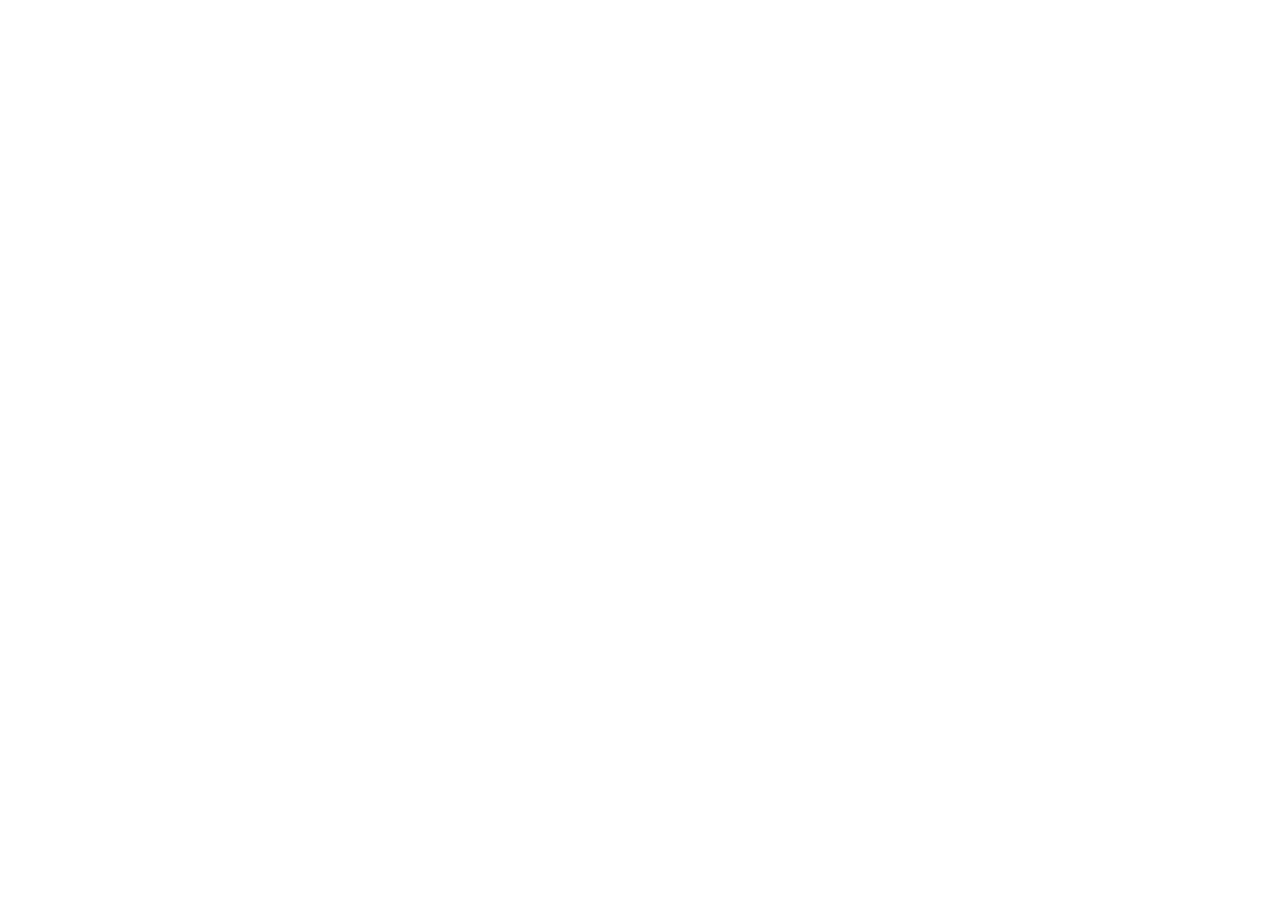
==== contact.html @ c5c0bf06 "Init : création du dépôt, arborescence des fichiers et structure HTML de base" ====
<!DOCTYPE html>
<html lang="fr">
<head>
    <meta charset="UTF-8">
    <meta name="viewport" content="width=device-width, initial-scale=1.0">
    <title>AfriconnectSummit</title>
</head>
<body>
    
</body>
</html>
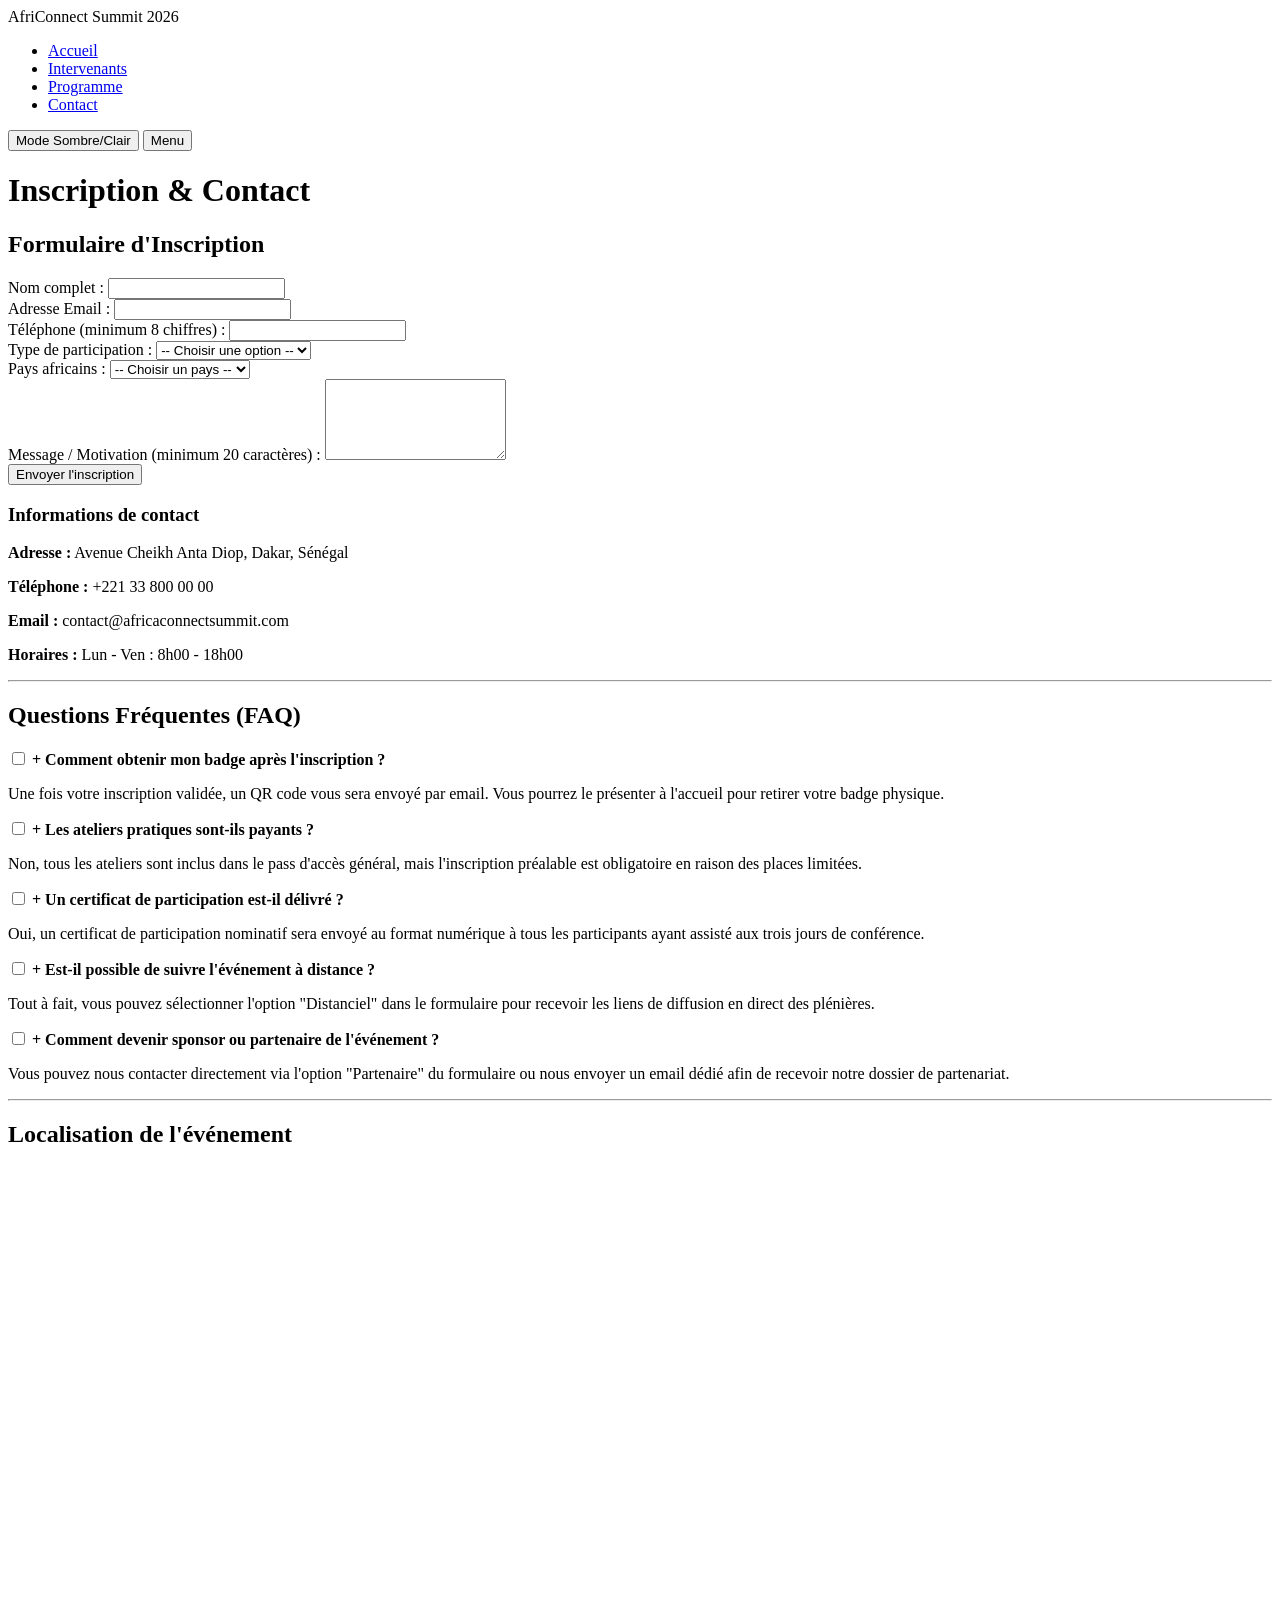
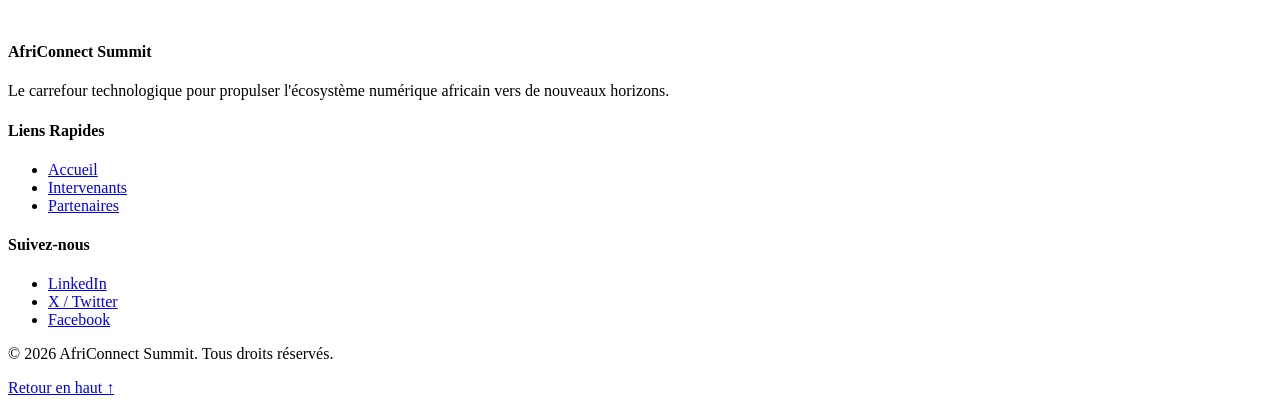
==== commit 3589c66d: "Message : HTML : structure complète des 5 pages avec sections et contenu texte" ====
--- a/contact.html
+++ b/contact.html
@@ -1,11 +1,234 @@
-<!DOCTYPE html>
+<!DOCTYPE html> 
 <html lang="fr">
 <head>
     <meta charset="UTF-8">
     <meta name="viewport" content="width=device-width, initial-scale=1.0">
-    <title>AfriconnectSummit</title>
+    <title>Inscription &amp; Contact</title>
 </head>
 <body>
-    
+    <!-- NAVBAR -->
+    <header>
+        <nav>
+            <!-- Logo -->
+            <div class="logo">AfriConnect Summit 2026</div>
+            
+            <!-- Menu de navigation principal -->
+            <ul>
+                <li><a href="index.html">Accueil</a></li>
+                <li><a href="intervenants.html">Intervenants</a></li>
+                <li><a href="programme.html">Programme</a></li>
+                <li><a href="contact.html">Contact</a></li>
+            </ul>
+
+            <!-- Boutons additionnels requis (Toggle Dark/Light Mode & Menu Hamburger pour mobile) -->
+            <div class="nav-controls">
+                <button type="button" aria-label="Changer de mode (Sombre/Clair)">Mode Sombre/Clair</button>
+                <button type="button" aria-label="Ouvrir le menu mobile" class="menu-hamburger">Menu</button>
+            </div>
+        </nav>
+    </header>
+
+    <!-- HERO INTERNE -->
+    <header>
+        <div>
+            <h1>Inscription &amp; Contact</h1>
+            <!-- Fil d'Ariane -->
+            
+
+    <main>
+
+        <!-- FORMULAIRE D'INSCRIPTION & INFORMATIONS -->
+        <section>
+            <h2>Formulaire d'Inscription</h2>
+            
+            <!-- Conteneur principal (Destiné à recevoir les deux colonnes Flexbox) -->
+            <div>
+                
+                <!-- Colonne Gauche : Formulaire -->
+                <div>
+                    <form action="#" method="POST">
+                        
+                        <!-- Nom complet -->
+                        <div>
+                            <label for="nom">Nom complet : </label>
+                            <input type="text" id="nom" name="nom" required>
+                        </div>
+
+                        <!-- Email -->
+                        <div>
+                            <label for="email">Adresse Email :</label>
+                            <input type="email" id="email" name="email" required>
+                        </div>
+
+                        <!-- Téléphone -->
+                        <div>
+                            <label for="telephone">Téléphone (minimum 8 chiffres) :</label>
+                            <input type="tel" id="telephone" name="telephone" required pattern="[0-9]{8,}">
+                        </div>
+
+                        <!-- Type de participation -->
+                        <div>
+                            <label for="participation">Type de participation :</label>
+                            <select id="participation" name="participation" required>
+                                <option value="">-- Choisir une option --</option>
+                                <option value="presentiel">Présentiel</option>
+                                <option value="distanciel">En ligne / Distanciel</option>
+                                <option value="intervenant">Intervenant / Speaker</option>
+                                <option value="partenaire">Partenaire / Sponsor</option>
+                            </select>
+                        </div>
+
+                        <!-- Pays africain (Minimum 10 pays dans la liste) -->
+                        <div>
+                            <label for="pays">Pays africains :</label>
+                            <select id="pays" name="pays" required>
+                                <option value="">-- Choisir un pays --</option>
+                                <option value="senegal">Sénégal</option>
+                                <option value="cote-divoire">Côte d'Ivoire</option>
+                                <option value="maroc">Maroc</option>
+                                <option value="tunisie">Tunisie</option>
+                                <option value="cameroun">Cameroun</option>
+                                <option value="mali">Mali</option>
+                                <option value="algerie">Algérie</option>
+                                <option value="burkina-faso">Burkina Faso</option>
+                                <option value="benin">Bénin</option>
+                                <option value="togo">Togo</option>
+                            </select>
+                        </div>
+
+                        <!-- Message / Motivation -->
+                        <div>
+                            <label for="message">Message / Motivation (minimum 20 caractères) :</label>
+                            <textarea id="message" name="message" rows="5" required minlength="20"></textarea>
+                        </div>
+
+                        <!-- Bouton d'envoi -->
+                        <div>
+                            <button type="submit">Envoyer l'inscription</button>
+                        </div>
+
+                    </form>
+                </div>
+
+                <!-- Colonne Droite : Informations de contact -->
+                <div>
+                    <h3>Informations de contact</h3>
+                    <p><strong>Adresse :</strong> Avenue Cheikh Anta Diop, Dakar, Sénégal</p>
+                    <p><strong>Téléphone :</strong> +221 33 800 00 00</p>
+                    <p><strong>Email :</strong> contact@africaconnectsummit.com</p>
+                    <p><strong>Horaires :</strong> Lun - Ven : 8h00 - 18h00</p>
+                </div>
+
+            </div>
+        </section>
+
+        <hr>
+
+        <!-- FAQ EN ACCORDÉON CSS PUR -->
+        <!-- Structure préparée avec des balises <input type="checkbox"> pour permettre l'ouverture/fermeture en CSS pur via l'état :checked -->
+        <section>
+            <h2>Questions Fréquentes (FAQ)</h2>
+
+            <div>
+                <!-- Question 1 -->
+                <div>
+                    <input type="checkbox" id="faq-1">
+                    <label for="faq-1"><strong>+ Comment obtenir mon badge après l'inscription ?</strong></label>
+                    <div>
+                        <p>Une fois votre inscription validée, un QR code vous sera envoyé par email. Vous pourrez le présenter à l'accueil pour retirer votre badge physique.</p>
+                    </div>
+                </div>
+
+                <!-- Question 2 -->
+                <div>
+                    <input type="checkbox" id="faq-2">
+                    <label for="faq-2"><strong>+ Les ateliers pratiques sont-ils payants ?</strong></label>
+                    <div>
+                        <p>Non, tous les ateliers sont inclus dans le pass d'accès général, mais l'inscription préalable est obligatoire en raison des places limitées.</p>
+                    </div>
+                </div>
+
+                <!-- Question 3 -->
+                <div>
+                    <input type="checkbox" id="faq-3">
+                    <label for="faq-3"><strong>+ Un certificat de participation est-il délivré ?</strong></label>
+                    <div>
+                        <p>Oui, un certificat de participation nominatif sera envoyé au format numérique à tous les participants ayant assisté aux trois jours de conférence.</p>
+                    </div>
+                </div>
+
+                <!-- Question 4 -->
+                <div>
+                    <input type="checkbox" id="faq-4">
+                    <label for="faq-4"><strong>+ Est-il possible de suivre l'événement à distance ?</strong></label>
+                    <div>
+                        <p>Tout à fait, vous pouvez sélectionner l'option "Distanciel" dans le formulaire pour recevoir les liens de diffusion en direct des plénières.</p>
+                    </div>
+                </div>
+
+                <!-- Question 5 -->
+                <div>
+                    <input type="checkbox" id="faq-5">
+                    <label for="faq-5"><strong>+ Comment devenir sponsor ou partenaire de l'événement ?</strong></label>
+                    <div>
+                        <p>Vous pouvez nous contacter directement via l'option "Partenaire" du formulaire ou nous envoyer un email dédié afin de recevoir notre dossier de partenariat.</p>
+                    </div>
+                </div>
+            </div>
+        </section>
+
+        <hr>
+
+        <!-- CARTE GOOGLE MAPS -->
+        <section>
+            <h2>Localisation de l'événement</h2>
+            <!-- Iframe pointant vers une ville africaine (Exemple : Dakar, Sénégal) -->
+            <div>
+                <iframe 
+                    src="https://www.google.com/maps/embed?pb=!1m18!1m12!1m3!1d3859.2223846665793!2d-17.467362!3d14.693425!2m3!1f0!2f0!3f0!3m2!1i1024!2i768!4f13.1!3m3!1m2!1s0xec1128a301d0dbb%3A0x673cd757917711d4!2sDakar%2C%20S%C3%A9n%C3%A9gal!5e0!3m2!1sfr!2s!4v1700000000000!5m2!1sfr!2s" 
+                    width="600" 
+                    height="450" 
+                    style="border:0;" 
+                    allowfullscreen="" 
+                    loading="lazy" 
+                    referrerpolicy="no-referrer-when-downgrade">
+                </iframe>
+            </div>
+        </section>
+
+    </main>
+        <!-- FOOTER -->
+    <footer>
+        <div class="footer-columns">
+            <div class="footer-col">
+                <h4>AfriConnect Summit</h4>
+                <p>Le carrefour technologique pour propulser l'écosystème numérique africain vers de nouveaux horizons.</p>
+            </div>
+            <div class="footer-col">
+                <h4>Liens Rapides</h4>
+                <ul>
+                    <li><a href="index.html">Accueil</a></li>
+                    <li><a href="intervenants.html">Intervenants</a></li>
+                    <li><a href="#sponsors">Partenaires</a></li>
+                </ul>
+            </div>
+
+            <div class="footer-col">
+                <h4>Suivez-nous</h4>
+                <ul class="social-links">
+                    <li><a href="https://linkedin.com" target="_blank">LinkedIn</a></li>
+                    <li><a href="https://twitter.com" target="_blank">X / Twitter</a></li>
+                    <li><a href="https://facebook.com" target="_blank">Facebook</a></li>
+                </ul>
+            </div>
+        </div>
+
+        <!-- Copyright & Bouton de retour en haut -->
+        <div class="footer-bottom">
+            <p>&copy; <span id="current-year">2026</span> AfriConnect Summit. Tous droits réservés.</p>
+            <a href="#top" class="back-to-top">Retour en haut ↑</a>
+        </div>
+    </footer>
+
 </body>
 </html>
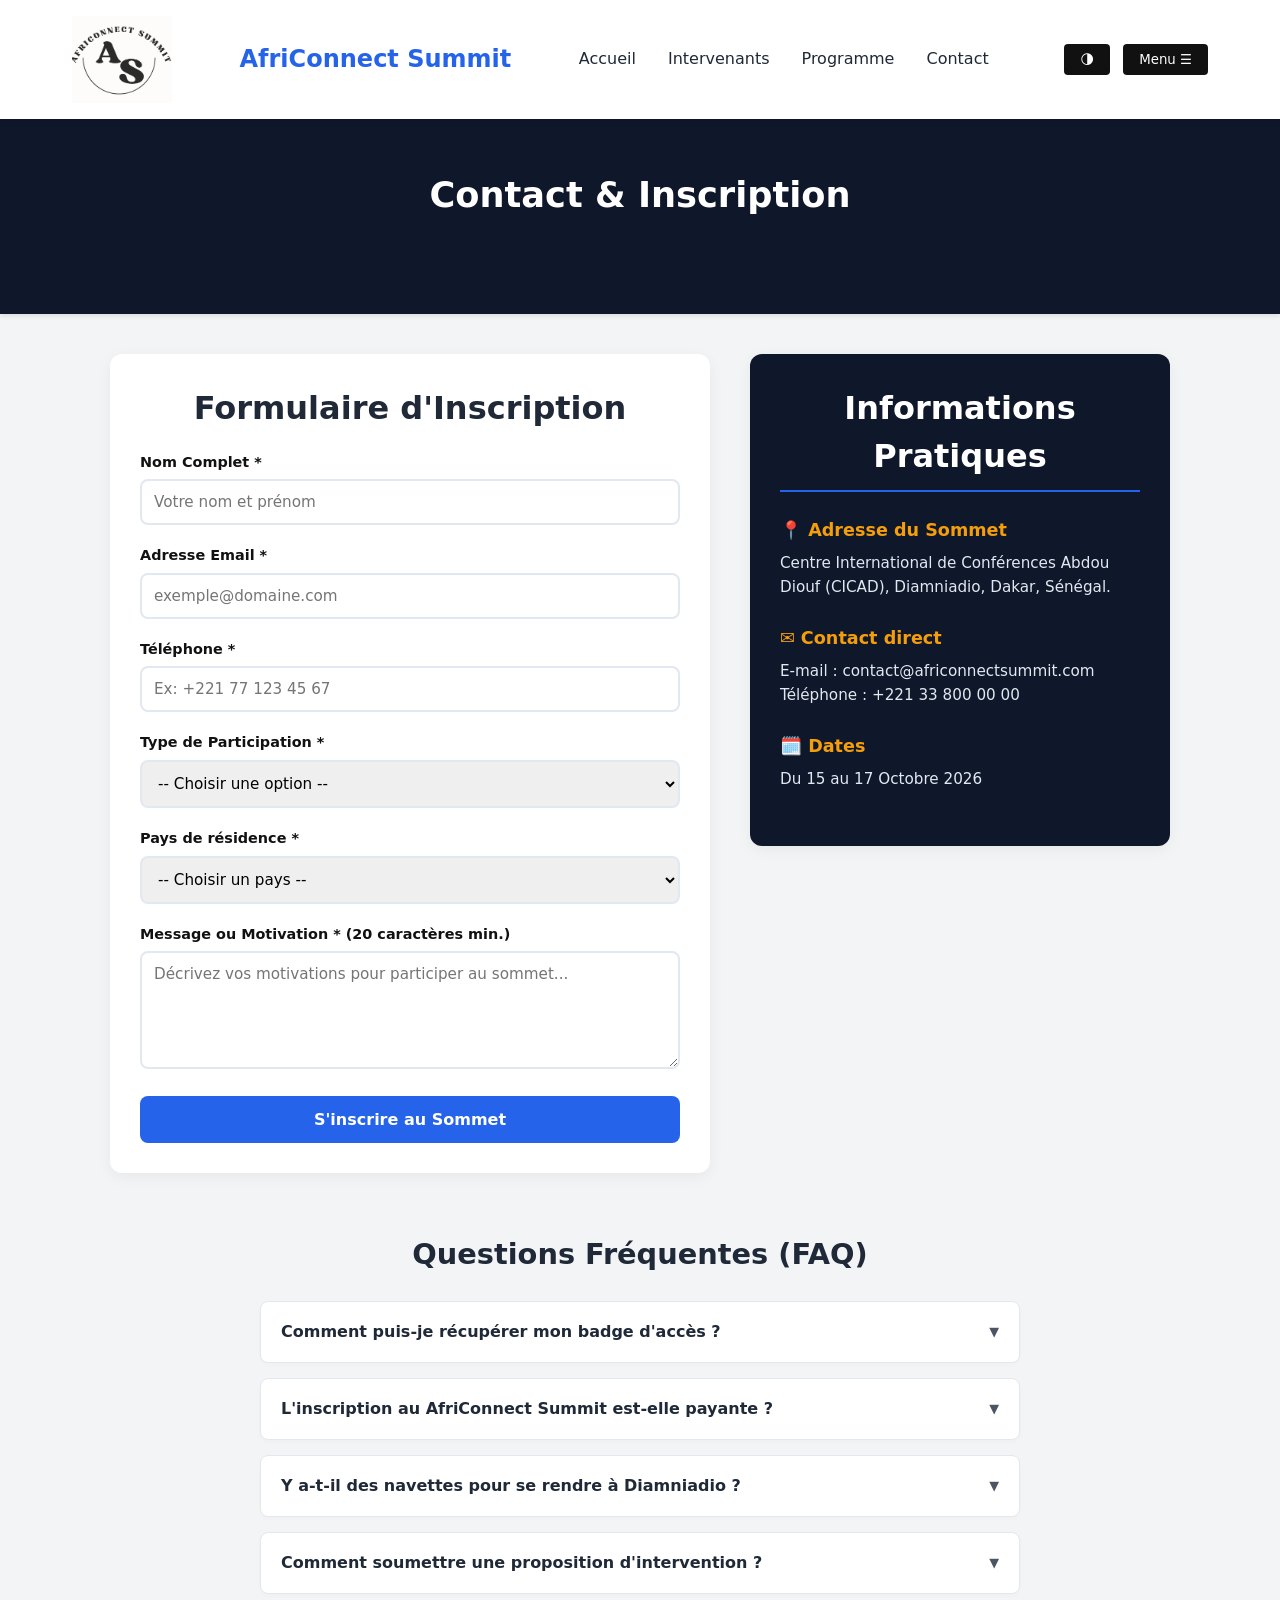
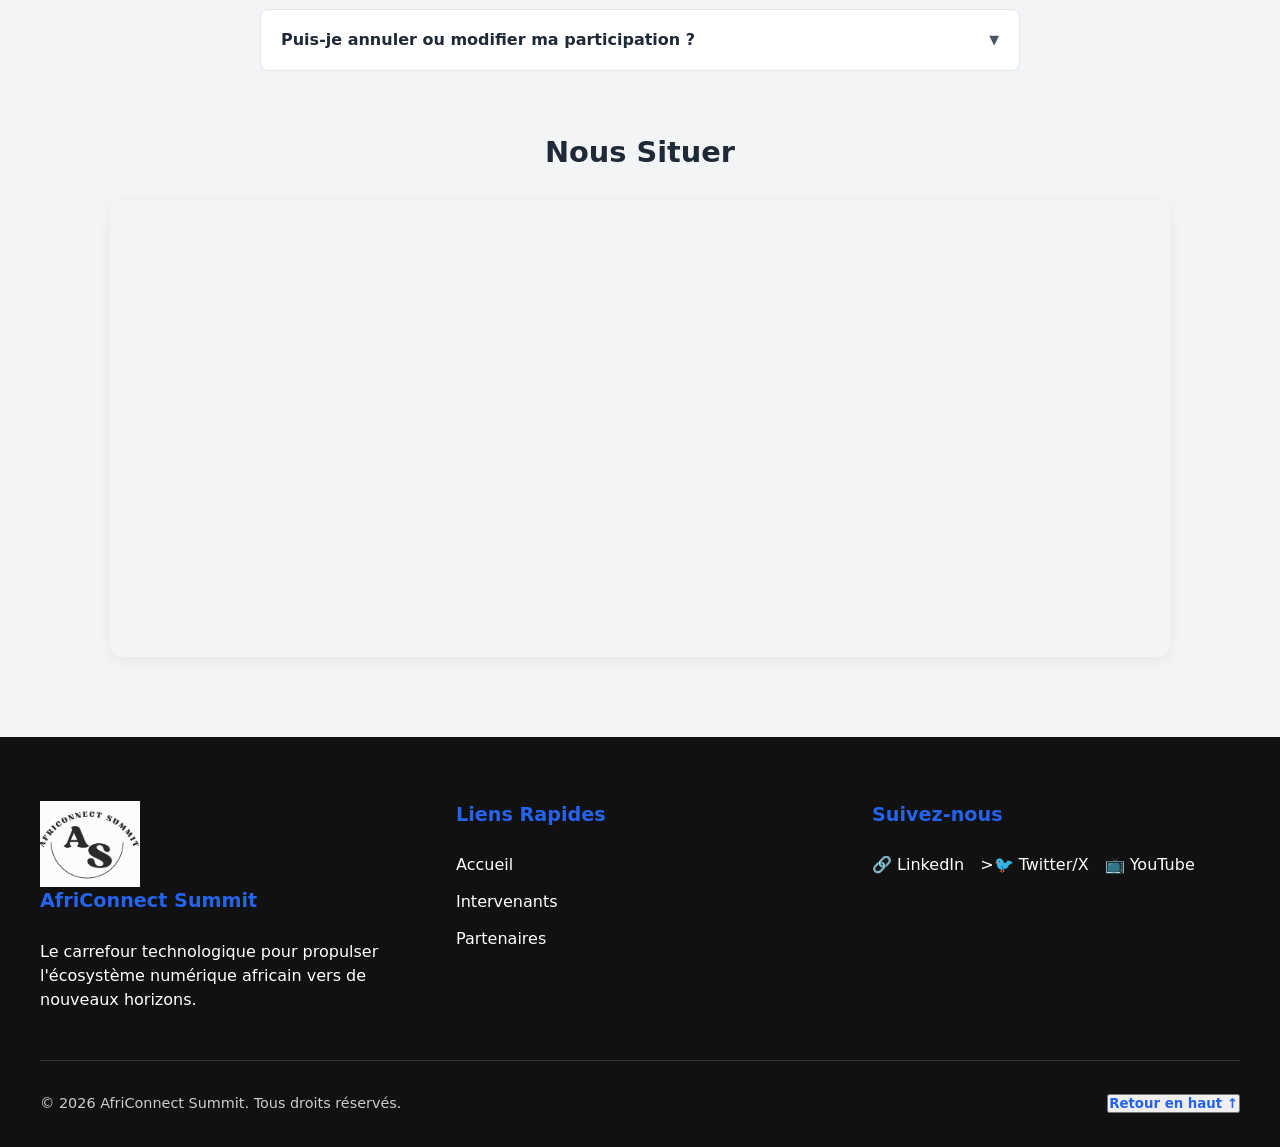
==== commit 3d4ae3eb: "CSS : variables , typographie ,layout general et styles de base , bento grid sections hero et catege" ====
--- a/contact.html
+++ b/contact.html
@@ -1,16 +1,19 @@
-<!DOCTYPE html> 
+<!DOCTYPE html>
 <html lang="fr">
 <head>
     <meta charset="UTF-8">
     <meta name="viewport" content="width=device-width, initial-scale=1.0">
-    <title>Inscription &amp; Contact</title>
+    <title>AfriConnect Summit - Accueil</title>
+    <link rel="stylesheet" href="css/style.css" type="text/css">
 </head>
 <body>
+
     <!-- NAVBAR -->
     <header>
         <nav>
             <!-- Logo -->
-            <div class="logo">AfriConnect Summit 2026</div>
+             <img src="image/imagelogo.jpeg" alt="" width="100" height="80">
+            <div class="logo">AfriConnect Summit </div>
             
             <!-- Menu de navigation principal -->
             <ul>
@@ -22,185 +25,186 @@
 
             <!-- Boutons additionnels requis (Toggle Dark/Light Mode & Menu Hamburger pour mobile) -->
             <div class="nav-controls">
-                <button type="button" aria-label="Changer de mode (Sombre/Clair)">Mode Sombre/Clair</button>
-                <button type="button" aria-label="Ouvrir le menu mobile" class="menu-hamburger">Menu</button>
+                <button type="button" aria-label="Changer de mode (Sombre/Clair)">🌗</button>
+                <button type="button" aria-label="Ouvrir le menu mobile">Menu ☰</button>
             </div>
         </nav>
     </header>
 
-    <!-- HERO INTERNE -->
-    <header>
-        <div>
-            <h1>Inscription &amp; Contact</h1>
-            <!-- Fil d'Ariane -->
-            
-
-    <main>
-
-        <!-- FORMULAIRE D'INSCRIPTION & INFORMATIONS -->
-        <section>
-            <h2>Formulaire d'Inscription</h2>
-            
-            <!-- Conteneur principal (Destiné à recevoir les deux colonnes Flexbox) -->
-            <div>
+    <!-- ===== HERO INTERNE ===== -->
+    <header class="hero-interne">
+        <div class="hero-content">
+            <h1>Contact & Inscription</h1>
+            <nav class="fil-ariane" aria-label="Fil d'Ariane">
                 
-                <!-- Colonne Gauche : Formulaire -->
-                <div>
-                    <form action="#" method="POST">
+        </div>
+    </header>
+
+    <div class="page-container">
+        
+        <!-- ===== FORMULAIRE EN 2 COLONNES FLEXBOX ===== -->
+        <section class="section-contact">
+            <div class="contact-flex-container">
+                
+                <!-- Colonne de Gauche : Formulaire -->
+                <div class="col-formulaire">
+                    <h2>Formulaire d'Inscription</h2>
+                    <div id="success-message" class="hidden">Inscription réussie avec succès ! À bientôt au sommet.</div>
+                    
+                    <form id="inscription-form" novalidate>
                         
-                        <!-- Nom complet -->
-                        <div>
-                            <label for="nom">Nom complet : </label>
-                            <input type="text" id="nom" name="nom" required>
+                        <!-- Nom Complet -->
+                        <div class="form-group">
+                            <label for="nom">Nom Complet *</label>
+                            <input type="text" id="nom" name="nom" placeholder="Votre nom et prénom">
+                            <span class="error-text" id="error-nom"></span>
                         </div>
 
                         <!-- Email -->
-                        <div>
-                            <label for="email">Adresse Email :</label>
-                            <input type="email" id="email" name="email" required>
+                        <div class="form-group">
+                            <label for="email">Adresse Email *</label>
+                            <input type="email" id="email" name="email" placeholder="exemple@domaine.com">
+                            <span class="error-text" id="error-email"></span>
                         </div>
 
                         <!-- Téléphone -->
-                        <div>
-                            <label for="telephone">Téléphone (minimum 8 chiffres) :</label>
-                            <input type="tel" id="telephone" name="telephone" required pattern="[0-9]{8,}">
+                        <div class="form-group">
+                            <label for="telephone">Téléphone *</label>
+                            <input type="tel" id="telephone" name="telephone" placeholder="Ex: +221 77 123 45 67">
+                            <span class="error-text" id="error-telephone"></span>
                         </div>
 
                         <!-- Type de participation -->
-                        <div>
-                            <label for="participation">Type de participation :</label>
-                            <select id="participation" name="participation" required>
+                        <div class="form-group">
+                            <label for="participation">Type de Participation *</label>
+                            <select id="participation" name="participation">
                                 <option value="">-- Choisir une option --</option>
-                                <option value="presentiel">Présentiel</option>
-                                <option value="distanciel">En ligne / Distanciel</option>
-                                <option value="intervenant">Intervenant / Speaker</option>
-                                <option value="partenaire">Partenaire / Sponsor</option>
+                                <option value="visiteur">Simple Visiteur</option>
+                                <option value="etudiant">Étudiant / Chercheur</option>
+                                <option value="exposant">Exposant / Stand</option>
+                                <option value="intervenant">Intervenant potentiel</option>
                             </select>
-                        </div>
-
-                        <!-- Pays africain (Minimum 10 pays dans la liste) -->
-                        <div>
-                            <label for="pays">Pays africains :</label>
-                            <select id="pays" name="pays" required>
+                            <span class="error-text" id="error-participation"></span>
+                        </div>
+
+                        <!-- Pays (10 pays africains requis) -->
+                        <div class="form-group">
+                            <label for="pays">Pays de résidence *</label>
+                            <select id="pays" name="pays">
                                 <option value="">-- Choisir un pays --</option>
                                 <option value="senegal">Sénégal</option>
+                                <option value="mali">Mali</option>
                                 <option value="cote-divoire">Côte d'Ivoire</option>
+                                <option value="ghana">Ghana</option>
+                                <option value="nigeria">Nigeria</option>
+                                <option value="cameroun">Cameroun</option>
                                 <option value="maroc">Maroc</option>
                                 <option value="tunisie">Tunisie</option>
-                                <option value="cameroun">Cameroun</option>
-                                <option value="mali">Mali</option>
-                                <option value="algerie">Algérie</option>
-                                <option value="burkina-faso">Burkina Faso</option>
-                                <option value="benin">Bénin</option>
-                                <option value="togo">Togo</option>
+                                <option value="kenya">Kenya</option>
+                                <option value="rwanda">Rwanda</option>
                             </select>
-                        </div>
-
-                        <!-- Message / Motivation -->
-                        <div>
-                            <label for="message">Message / Motivation (minimum 20 caractères) :</label>
-                            <textarea id="message" name="message" rows="5" required minlength="20"></textarea>
-                        </div>
-
-                        <!-- Bouton d'envoi -->
-                        <div>
-                            <button type="submit">Envoyer l'inscription</button>
-                        </div>
-
+                            <span class="error-text" id="error-pays"></span>
+                        </div>
+
+                        <!-- Message de motivation -->
+                        <div class="form-group">
+                            <label for="message">Message ou Motivation * (20 caractères min.)</label>
+                            <textarea id="message" name="message" rows="5" placeholder="Décrivez vos motivations pour participer au sommet..."></textarea>
+                            <span class="error-text" id="error-message"></span>
+                        </div>
+
+                        <button type="submit" class="btn-submit">S'inscrire au Sommet</button>
                     </form>
                 </div>
 
-                <!-- Colonne Droite : Informations de contact -->
-                <div>
-                    <h3>Informations de contact</h3>
-                    <p><strong>Adresse :</strong> Avenue Cheikh Anta Diop, Dakar, Sénégal</p>
-                    <p><strong>Téléphone :</strong> +221 33 800 00 00</p>
-                    <p><strong>Email :</strong> contact@africaconnectsummit.com</p>
-                    <p><strong>Horaires :</strong> Lun - Ven : 8h00 - 18h00</p>
+                <!-- Colonne de Droite : Infos Pratiques -->
+                <div class="col-infos">
+                    <h2>Informations Pratiques</h2>
+                    <div class="info-block">
+                        <h3>📍 Adresse du Sommet</h3>
+                        <p>Centre International de Conférences Abdou Diouf (CICAD), Diamniadio, Dakar, Sénégal.</p>
+                    </div>
+                    <div class="info-block">
+                        <h3>✉️ Contact direct</h3>
+                        <p>E-mail : contact@africonnectsummit.com<br>Téléphone : +221 33 800 00 00</p>
+                    </div>
+                    <div class="info-block">
+                        <h3>🗓️ Dates</h3>
+                        <p>Du 15 au 17 Octobre 2026</p>
+                    </div>
                 </div>
 
             </div>
         </section>
 
-        <hr>
-
-        <!-- FAQ EN ACCORDÉON CSS PUR -->
-        <!-- Structure préparée avec des balises <input type="checkbox"> pour permettre l'ouverture/fermeture en CSS pur via l'état :checked -->
-        <section>
-            <h2>Questions Fréquentes (FAQ)</h2>
-
-            <div>
+        <!-- ===== FAQ EN ACCORDÉON CSS PUR (0% JAVASCRIPT) ===== -->
+        <section class="section-faq">
+            <h2 class="titre-section">Questions Fréquentes (FAQ)</h2>
+            <div class="faq-container">
+                
                 <!-- Question 1 -->
-                <div>
-                    <input type="checkbox" id="faq-1">
-                    <label for="faq-1"><strong>+ Comment obtenir mon badge après l'inscription ?</strong></label>
-                    <div>
-                        <p>Une fois votre inscription validée, un QR code vous sera envoyé par email. Vous pourrez le présenter à l'accueil pour retirer votre badge physique.</p>
+                <div class="faq-item">
+                    <input type="checkbox" id="faq-1" class="faq-toggle">
+                    <label for="faq-1" class="faq-header">Comment puis-je récupérer mon badge d'accès ?</label>
+                    <div class="faq-content">
+                        <p>Vous pourrez récupérer votre badge directement à l'accueil du CICAD dès le premier jour de l'événement sur présentation de votre email de confirmation d'inscription.</p>
                     </div>
                 </div>
 
                 <!-- Question 2 -->
-                <div>
-                    <input type="checkbox" id="faq-2">
-                    <label for="faq-2"><strong>+ Les ateliers pratiques sont-ils payants ?</strong></label>
-                    <div>
-                        <p>Non, tous les ateliers sont inclus dans le pass d'accès général, mais l'inscription préalable est obligatoire en raison des places limitées.</p>
+                <div class="faq-item">
+                    <input type="checkbox" id="faq-2" class="faq-toggle">
+                    <label for="faq-2" class="faq-header">L'inscription au AfriConnect Summit est-elle payante ?</label>
+                    <div class="faq-content">
+                        <p>L'accès général est gratuit pour les étudiants et chercheurs après inscription préalable. Des pass VIP payants sont disponibles pour accéder aux dîners de networking.</p>
                     </div>
                 </div>
 
                 <!-- Question 3 -->
-                <div>
-                    <input type="checkbox" id="faq-3">
-                    <label for="faq-3"><strong>+ Un certificat de participation est-il délivré ?</strong></label>
-                    <div>
-                        <p>Oui, un certificat de participation nominatif sera envoyé au format numérique à tous les participants ayant assisté aux trois jours de conférence.</p>
+                <div class="faq-item">
+                    <input type="checkbox" id="faq-3" class="faq-toggle">
+                    <label for="faq-3" class="faq-header">Y a-t-il des navettes pour se rendre à Diamniadio ?</label>
+                    <div class="faq-content">
+                        <p>Oui, des navettes gratuites seront affrétées chaque matin depuis le centre de Dakar (Place de l'Indépendance) vers le CICAD et feront le trajet inverse en fin de journée.</p>
                     </div>
                 </div>
 
                 <!-- Question 4 -->
-                <div>
-                    <input type="checkbox" id="faq-4">
-                    <label for="faq-4"><strong>+ Est-il possible de suivre l'événement à distance ?</strong></label>
-                    <div>
-                        <p>Tout à fait, vous pouvez sélectionner l'option "Distanciel" dans le formulaire pour recevoir les liens de diffusion en direct des plénières.</p>
+                <div class="faq-item">
+                    <input type="checkbox" id="faq-4" class="faq-toggle">
+                    <label for="faq-4" class="faq-header">Comment soumettre une proposition d'intervention ?</label>
+                    <div class="faq-content">
+                        <p>Sélectionnez simplement "Intervenant potentiel" dans le formulaire ci-dessus et détaillez le sujet de votre conférence dans le champ motivation.</p>
                     </div>
                 </div>
 
                 <!-- Question 5 -->
-                <div>
-                    <input type="checkbox" id="faq-5">
-                    <label for="faq-5"><strong>+ Comment devenir sponsor ou partenaire de l'événement ?</strong></label>
-                    <div>
-                        <p>Vous pouvez nous contacter directement via l'option "Partenaire" du formulaire ou nous envoyer un email dédié afin de recevoir notre dossier de partenariat.</p>
-                    </div>
-                </div>
+                <div class="faq-item">
+                    <input type="checkbox" id="faq-5" class="faq-toggle">
+                    <label for="faq-5" class="faq-header">Puis-je annuler ou modifier ma participation ?</label>
+                    <div class="faq-content">
+                        <p>Absolument. Il vous suffit d'envoyer un e-mail à l'adresse indiquée dans la rubrique contact avec votre numéro de dossier pour effectuer toute modification.</p>
+                    </div>
+                </div>
+
             </div>
         </section>
 
-        <hr>
-
-        <!-- CARTE GOOGLE MAPS -->
-        <section>
-            <h2>Localisation de l'événement</h2>
-            <!-- Iframe pointant vers une ville africaine (Exemple : Dakar, Sénégal) -->
-            <div>
-                <iframe 
-                    src="https://www.google.com/maps/embed?pb=!1m18!1m12!1m3!1d3859.2223846665793!2d-17.467362!3d14.693425!2m3!1f0!2f0!3f0!3m2!1i1024!2i768!4f13.1!3m3!1m2!1s0xec1128a301d0dbb%3A0x673cd757917711d4!2sDakar%2C%20S%C3%A9n%C3%A9gal!5e0!3m2!1sfr!2s!4v1700000000000!5m2!1sfr!2s" 
-                    width="600" 
-                    height="450" 
-                    style="border:0;" 
-                    allowfullscreen="" 
-                    loading="lazy" 
-                    referrerpolicy="no-referrer-when-downgrade">
-                </iframe>
+        <!-- ===== CARTE GOOGLE MAPS ===== -->
+        <section class="section-map">
+            <h2 class="titre-section">Nous Situer</h2>
+            <div class="map-container">
+                <!-- Iframe pointant vers Dakar, Sénégal -->
+                <iframe src="https://www.google.com/maps/embed?pb=!1m18!1m12!1m3!1d123490.5401928045!2d-17.4913214539158!3d14.711181813133694!2m3!1f0!2f0!3f0!3m2!1i1024!2i768!4f13.1!3m3!1m2!1s0xec171542fbc9447%3A0xe531bdfd92f72a6b!2sCICAD!5e0!3m2!1sfr!2ssn!4v1700000000000!5m2!1sfr!2ssn" width="100%" height="450" style="border:0;" allowfullscreen="" loading="lazy" referrerpolicy="no-referrer-when-downgrade"></iframe>
             </div>
         </section>
 
-    </main>
-        <!-- FOOTER -->
+    </div>
+    <!-- FOOTER -->
     <footer>
         <div class="footer-columns">
             <div class="footer-col">
+                <img src="image/imagelogo.jpeg" alt="" width="100" height="80">
                 <h4>AfriConnect Summit</h4>
                 <p>Le carrefour technologique pour propulser l'écosystème numérique africain vers de nouveaux horizons.</p>
             </div>
@@ -216,9 +220,9 @@
             <div class="footer-col">
                 <h4>Suivez-nous</h4>
                 <ul class="social-links">
-                    <li><a href="https://linkedin.com" target="_blank">LinkedIn</a></li>
-                    <li><a href="https://twitter.com" target="_blank">X / Twitter</a></li>
-                    <li><a href="https://facebook.com" target="_blank">Facebook</a></li>
+                    <li><a href="https://linkedin.com" target="_blank">🔗 LinkedIn</a></li>
+                    <li><a href="https://twitter.com" target="_blank">>🐦 Twitter/X</a></li>
+                    <li><a href="https://YouTube.com" target="_blank">📺 YouTube</a></li>
                 </ul>
             </div>
         </div>
@@ -226,9 +230,14 @@
         <!-- Copyright & Bouton de retour en haut -->
         <div class="footer-bottom">
             <p>&copy; <span id="current-year">2026</span> AfriConnect Summit. Tous droits réservés.</p>
-            <a href="#top" class="back-to-top">Retour en haut ↑</a>
+            
+           <button type="button" aria-label="retour en haut"> <a href="#top" class="back-to-top">Retour en haut ↑</a></button>
         </div>
     </footer>
 
 </body>
+</html>
+
+    <script src="script.js"></script>
+</body>
 </html>
--- a/css/style.css
+++ b/css/style.css
@@ -0,0 +1,1672 @@
+/* ==========================================================================
+   1. RESET & VARIABLES GLOBALES
+   ========================================================================== */
+* {
+    margin: 0;
+    padding: 0;
+    box-sizing: border-box;
+    font-family: 'Segoe UI', Tahoma, Geneva, Verdana, sans-serif;
+}
+
+:root {
+    --primary-color: #0d6efd;
+    --dark-color: #111;
+    --light-color:white;
+    --text-color: #333;
+    --text-muted: #666;
+    --white: white;
+    --border-radius: 8px;
+    --transition: all 0.3s ease;
+}
+
+body {
+    background-color: var(--white);
+    color: var(--text-color);
+    line-height: 1.6;
+}
+
+a {
+    text-decoration: none;
+    color: inherit;
+}
+
+ul {
+    list-style: none;
+}
+
+img {
+    max-width: 100%;
+    height: auto;
+    display: block;
+}
+
+/* ==========================================================================
+   2. NAVBAR & HEADER
+   ========================================================================== */
+header {
+    background-color: var(--white);
+    box-shadow: 0 2px 5px rgba(0,0,0,0.1);
+    position: sticky;
+    top: 0;
+    z-index: 1000;
+}
+
+nav {
+    display: flex;
+    justify-content: space-between;
+    align-items: center;
+    max-width: 1200px;
+    margin: 0 auto;
+    padding: 1rem 2rem;
+}
+
+.logo {
+    font-weight: bold;
+    font-size: 1.5rem;
+    color: var(--primary-color);
+}
+
+nav ul {
+    display: flex;
+    gap: 2rem;
+}
+
+nav ul li a:hover {
+    color: var(--primary-color);
+    transition: var(--transition);
+}
+
+.nav-controls button {
+    background: var(--dark-color);
+    color: var(--white);
+    border: none;
+    padding: 0.5rem 1rem;
+    margin-left: 0.5rem;
+    border-radius: 4px;
+    cursor: pointer;
+}
+
+.menu-hamburger {
+    display: none; /* Masqué sur PC desktop */
+}
+
+
+/* ==========================================================================
+   3. SECTION HERO & COMPTE À REBOURS
+   ========================================================================== */
+#hero {
+    position: relative;
+    padding: 6rem 2rem;
+    text-align: center;
+    background: linear-gradient(rgba(0,0,0,0.6), rgba(0,0,0,0.6)), url('image/imagehero.jpeg') no-repeat center center/cover;
+    color: var(--white);
+}
+
+#hero h1 {
+    font-size: 2.5rem;
+    margin-bottom: 1rem;
+    max-width: 800px;
+    margin-left: auto;
+    margin-right: auto;
+}
+
+.subtitle {
+    font-size: 1.2rem;
+    margin-bottom: 2rem;
+}
+
+.cta-buttons {
+    display: flex;
+    justify-content: center;
+    gap: 1.5rem;
+    margin-bottom: 3rem;
+}
+
+.cta-buttons a {
+    padding: 0.8rem 2rem;
+    border-radius: var(--border-radius);
+    font-weight: bold;
+    transition: var(--transition);
+}
+
+.cta-buttons a:first-child {
+    background-color: var(--primary-color);
+    color: var(--white);
+}
+
+.cta-buttons a:last-child {
+    background-color: transparent;
+    color: var(--white);
+    border: 2px solid var(--white);
+}
+
+.cta-buttons a:hover {
+    transform: translateY(-3px);
+    opacity: 0.9;
+}
+
+/* Compte à rebours */
+.countdown-container h2 {
+    font-size: 1.5rem;
+    margin-bottom: 1rem;
+}
+
+.countdown-timer {
+    display: flex;
+    justify-content: center;
+    gap: 1.5rem;
+}
+
+.time-block {
+    background: rgba(255, 255, 255, 0.2);
+    padding: 1rem;
+    border-radius: var(--border-radius);
+    min-width: 80px;
+    backdrop-filter: blur(5px);
+}
+
+.time-block span {
+    display: block;
+    font-size: 2rem;
+    font-weight: bold;
+}
+
+/* ==========================================================================
+   4. SECTIONS COMMUNES & GRIDS (Chiffres, Pourquoi Participer, Intervenants, Sponsors)
+   ========================================================================== */
+section {
+    padding: 5rem 2rem;
+    max-width: 1200px;
+    margin: 0 auto;
+}
+
+section h2 {
+    text-align: center;
+    font-size: 2rem;
+    margin-bottom: 3rem;
+    position: relative;
+}
+
+/* Section Chiffres Clés */
+.stats-grid {
+    display: grid;
+    grid-template-columns: repeat(auto-fit, minmax(220px, 1fr));
+    gap: 2rem;
+    text-align: center;
+}
+
+.stat-card {
+    background: var(--light-color);
+    padding: 2rem;
+    border-radius: var(--border-radius);
+    box-shadow: 0 4px 6px rgba(0,0,0,0.05);
+}
+
+.stat-number {
+    display: block;
+    font-size: 2.5rem;
+    font-weight: bold;
+    color: var(--primary-color);
+    margin-bottom: 0.5rem;
+}
+
+/* Section Pourquoi Participer */
+.arguments-container {
+    display: grid;
+    grid-template-columns: repeat(auto-fit, minmax(300px, 1fr));
+    gap: 2rem;
+}
+
+.argument-card {
+    background: var(--white);
+    border: 1px solid #eee;
+    padding: 2rem;
+    border-radius: var(--border-radius);
+    transition: var(--transition);
+}
+
+.argument-card:hover {
+    box-shadow: 0 10px 20px rgba(0,0,0,0.08);
+}
+
+/* Section Intervenants */
+.intervenants-grid {
+    display: grid;
+    grid-template-columns: repeat(auto-fit, minmax(250px, 1fr));
+    gap: 2rem;
+}
+
+.intervenant-card {
+    background: var(--white);
+    border-radius: var(--border-radius);
+    overflow: hidden;
+    box-shadow: 0 4px 15px rgba(0,0,0,0.05);
+    text-align: center;
+    padding-bottom: 1.5rem;
+}
+
+.intervenant-card img {
+    width: 100%;
+    height: 250px;
+    object-fit: cover;
+}
+
+.intervenant-card h3 {
+    margin: 1rem 0 0.2rem 0;
+}
+
+.intervenant-card .titre {
+    color: var(--text-muted);
+    font-size: 0.9rem;
+}
+
+.intervenant-card .pays {
+    font-size: 0.85rem;
+    font-weight: bold;
+    color: var(--primary-color);
+}
+
+.view-more {
+    text-align: center;
+    margin-top: 3rem;
+}
+
+.view-more a {
+    display: inline-block;
+    background-color: var(--dark-color);
+    color: var(--white);
+    padding: 0.8rem 2rem;
+    border-radius: var(--border-radius);
+    transition: var(--transition);
+}
+
+.view-more a:hover {
+    background-color: var(--primary-color);
+}
+
+/* Section Sponsors */
+.sponsor-level-gold-level, 
+.sponsor-level-silver-level, 
+.sponsor-level-bronze-level {
+    margin-bottom: 3rem;
+    text-align: center;
+}
+
+.sponsor-level-gold-level h3, 
+.sponsor-level-silver-level h3, 
+.sponsor-level-bronze-level h3 {
+    margin-bottom: 1.5rem;
+    color: var(--text-muted);
+}
+
+.sponsors-list {
+    display: flex;
+    justify-content: center;
+    align-items: center;
+    gap: 3rem;
+    flex-wrap: wrap;
+}
+
+.sponsors-list img {
+    max-height: 60px;
+    filter: grayscale(100%);
+    opacity: 0.7;
+    transition: var(--transition);
+}
+
+.sponsors-list img:hover {
+    filter: grayscale(0%);
+    opacity: 1;
+}
+
+/* ==========================================================================
+   5. FOOTER
+   ========================================================================== */
+footer {
+    background-color: var(--dark-color);
+    color: var(--white);
+    padding: 4rem 2rem 2rem 2rem;
+    margin-top: 5rem;
+}
+
+.footer-columns {
+    display: grid;
+    grid-template-columns: repeat(auto-fit, minmax(250px, 1fr));
+    gap: 3rem;
+    max-width: 1200px;
+    margin: 0 auto;
+    border-bottom: 1px solid #333;
+    padding-bottom: 3rem;
+}
+
+.footer-col h4 {
+    font-size: 1.2rem;
+    margin-bottom: 1.5rem;
+    color: var(--primary-color);
+}
+
+.footer-col ul li {
+    margin-bottom: 0.8rem;
+}
+
+.footer-col ul li a:hover {
+    color: var(--primary-color);
+    text-decoration: underline;
+}
+
+.social-links {
+    display: flex;
+    gap: 1rem;
+}
+
+.footer-bottom {
+    max-width: 1200px;
+    margin: 2rem auto 0 auto;
+    display: flex;
+    justify-content: space-between;
+    align-items: center;
+    font-size: 0.9rem;
+    color: #ccc;
+    flex-wrap: wrap;
+    gap: 1rem;
+}
+
+.back-to-top {
+    color: var(--primary-color);
+    font-weight: bold;
+}
+
+/* ==========================================================================
+   6. RESPONSIVE MEDIA QUERIES
+   ========================================================================== */
+@media (max-width: 768px) {
+    nav ul {
+        display: none; /* À coupler avec le JS du menu hamburger plus tard */
+    }
+    
+    .menu-hamburger {
+        display: block;
+    }
+    
+    #hero h1 {
+        font-size: 1.8rem;
+    }
+    
+    .cta-buttons {
+        flex-direction: column;
+        gap: 1rem;
+    }
+    
+    .footer-bottom {
+        flex-direction: column;
+        text-align: center;
+    }
+}
+
+
+
+/* ==========================================================================
+   14. RESPONSIVE POUR LA PAGE PROGRAMME
+   ========================================================================== */
+@media (max-width: 768px) {
+    /* Rendre le tableau scrollable horizontalement sur petit écran pour éviter la casse */
+    table {
+        display: block;
+        overflow-x: auto;
+        white-space: nowrap;
+    }
+    
+    div[role="tablist"] {
+        flex-direction: row;
+        justify-content: flex-start;
+        overflow-x: auto; /* Permet de faire défiler les onglets sur mobile */
+        padding-bottom: 0.5rem;
+    }
+    
+    div[role="tablist"] button[role="tab"] {
+        padding: 0.6rem 1.2rem;
+        font-size: 0.95rem;
+    }
+}
+
+/* Styles des champs du formulaire */
+form div {
+    margin-bottom: 1.2rem;
+}
+
+form label {
+    display: block;
+    font-weight: 600;
+    margin-bottom: 0.5rem;
+    color: var(--dark-color);
+    font-size: 0.95rem;
+}
+ 
+    
+/* ===== RESET DE BASE ===== */
+* {
+  margin: 0;
+  padding: 0;
+  box-sizing: border-box;
+}
+
+body {
+  font-family: 'Segoe UI', Arial, sans-serif;
+  background-color: #f4f4f4;
+  color: #222;
+}
+
+/* ===== HERO INTERNE ===== */
+.hero-interne {
+  background: linear-gradient(135deg, #1a1a2e, #16213e);
+  color: white;
+  padding: 60px 20px;
+  text-align: center;
+}
+
+.hero-interne h1 {
+  font-size: 2.5rem;
+  margin-bottom: 10px;
+}
+
+.fil-ariane a {
+  color: #ffd700;
+  text-decoration: none;
+}
+
+.fil-ariane .page-active {
+  color: #cccccc;
+}
+
+/* ===== FILTRES ===== */
+.filtres {
+  display: flex;
+  justify-content: center;
+  flex-wrap: wrap;
+  gap: 12px;
+  padding: 30px 20px;
+}
+
+.btn-filtre {
+  padding: 10px 20px;
+  border: 2px solid #1a1a2e;
+  background: transparent;
+  color: #1a1a2e;
+  border-radius: 25px;
+  cursor: pointer;
+  font-weight: 600;
+  transition: all 0.3s ease;
+}
+
+.btn-filtre:hover {
+  background: #1a1a2e;
+  color: white;
+}
+
+/* Le bouton actif est mis en évidence visuellement */
+.btn-filtre.active {
+  background: #ffd700;
+  border-color: #ffd700;
+  color: #1a1a2e;
+}
+
+/* ===== GRILLE D'INTERVENANTS ===== */
+.grille-intervenants {
+  display: grid;
+  grid-template-columns: repeat(3, 1fr); /* 3 colonnes par defaut = desktop */
+  gap: 25px;
+  padding: 20px 40px 60px;
+  max-width: 1200px;
+  margin: 0 auto;
+}
+
+/* ===== CARTE INTERVENANT ===== */
+.carte-intervenant {
+  background: white;
+  border-radius: 12px;
+  overflow: hidden;
+  text-align: center;
+  padding-bottom: 20px;
+  box-shadow: 0 2px 8px white;
+  transition: transform 0.3s ease, box-shadow 0.3s ease;
+}
+
+/* Effet hover : ombre + translation vers le haut */
+.carte-intervenant:hover {
+  transform: translateY(-8px);
+  box-shadow: 0 10px 20px white;
+}
+
+.carte-intervenant img {
+  width: 100%;
+  height: 220px;
+  object-fit: cover;
+  margin-bottom: 15px;
+}
+
+.carte-intervenant h3 {
+  font-size: 1.2rem;
+  margin-bottom: 5px;
+}
+
+.specialite {
+  color: #555;
+  font-size: 0.95rem;
+  margin-bottom: 5px;
+}
+
+.pays {
+  color: #999;
+  font-size: 0.85rem;
+  font-style: italic;
+}
+
+/* Classe ajoutee en JS pour cacher les cartes filtrees */
+.cachee {
+  display: none;
+}
+
+/* ===== RESPONSIVE ===== */
+
+/* Tablette : 2 colonnes */
+@media (max-width: 900px) {
+  .grille-intervenants {
+    grid-template-columns: repeat(2, 1fr);
+  }
+}
+
+/* Mobile : 1 colonne */
+@media (max-width: 600px) {
+  .grille-intervenants {
+    grid-template-columns: 1fr;
+    padding: 15px 20px 40px;
+  }
+
+  .hero-interne h1 {
+    font-size: 1.8rem;
+  }
+}
+/* ==========================================
+   1. CONFIGURATION GÉNÉRALE & TYPOGRAPHIE
+   ========================================== */
+:root {
+    --primary-color: #007bff;   /* Couleur principale (Bleu Tech, modifiable) */
+    --accent-color: #ffc107;    /* Couleur d'accentuation (Jaune/Or) */
+    --text-dark: #212529;       /* Texte principal */
+    --text-light: #6c757d;      /* Texte secondaire (pays, etc.) */
+    --bg-light: #f8f9fa;        /* Fond de la page et des boutons */
+    --white: #ffffff;
+    --transition: all 0.3s ease;
+}
+
+* {
+    margin: 0;
+    padding: 0;
+    box-sizing: border-box;
+    font-family: 'Segoe UI', Tahoma, Geneva, Verdana, sans-serif;
+}
+
+body {
+    background-color: var(--bg-light);
+    color: var(--text-dark);
+    line-height: 1.6;
+}
+
+/* ==========================================
+   2. HERO INTERNE & FIL D'ARIANE
+   ========================================== */
+.hero-interne {
+    background: linear-gradient(rgba(49, 78, 102, 0.7), rgba(0, 0, 0, 0.7)), url('images/hero-bg.jpg') no-repeat center center/cover;
+    /* Note: Remplacez par votre image de fond ou une couleur unie si pas d'image */
+    background-color: #111; 
+    color: var(--white);
+    padding: 60px 20px;
+    text-align: center;
+}
+
+.hero-content h1 {
+    font-size: 2.5rem;
+    margin-bottom: 15px;
+    font-weight: 700;
+}
+
+/* Fil d'Ariane */
+.fil-ariane {
+    font-size: 0.95rem;
+}
+
+.fil-ariane a {
+    color: var(--accent-color);
+    text-decoration: none;
+    transition: var(--transition);
+}
+
+.fil-ariane a:hover {
+    text-decoration: underline;
+}
+
+.fil-ariane span {
+    margin: 0 8px;
+    color: #ccc;
+}
+
+.fil-ariane .page-active {
+    color: var(--white);
+    font-weight: 600;
+}
+
+/* ==========================================
+   3. FILTRAGE DYNAMIQUE (BOUTONS)
+   ========================================== */
+.filtres {
+    display: flex;
+    justify-content: center;
+    gap: 12px;
+    flex-wrap: wrap;
+    padding: 40px 20px 20px 20px;
+}
+
+.btn-filtre {
+    background-color: var(--white);
+    color: var(--text-dark);
+    border: 2px solid #e0e0e0;
+    padding: 10px 20px;
+    font-size: 0.95rem;
+    font-weight: 600;
+    border-radius: 30px;
+    cursor: pointer;
+    transition: var(--transition);
+}
+
+.btn-filtre:hover {
+    border-color: var(--primary-color);
+    color: var(--primary-color);
+    background-color: rgba(0, 123, 255, 0.05);
+}
+
+/* État actif du bouton (géré par votre script.js) */
+.btn-filtre.active {
+    background-color: var(--primary-color);
+    color: var(--white);
+    border-color: var(--primary-color);
+    box-shadow: 0 4px 10px rgba(0, 123, 255, 0.3);
+}
+
+/* ==========================================
+   4. GRILLE D'INTERVENANTS & CARTES
+   ========================================== */
+.grille-intervenants {
+    max-width: 1200px;
+    margin: 0 auto;
+    padding: 20px 20px 60px 20px;
+    display: grid;
+    grid-template-columns: repeat(auto-fill, minmax(260px, 1fr));
+    gap: 30px;
+}
+
+.carte-intervenant {
+    background-color: var(--white);
+    border-radius: 12px;
+    overflow: hidden;
+    box-shadow: 0 4px 15px rgba(118, 198, 252, 0.05);
+    transition: var(--transition);
+    display: flex;
+    flex-direction: column;
+}
+
+.carte-intervenant:hover {
+    transform: translateY(-5px);
+    box-shadow: 0 8px 25px rgba(0, 0, 0, 0.15);
+}
+
+/* Image de l'intervenant */
+.carte-intervenant img {
+    width: 100%;
+    height: 280px;
+    object-fit: cover; /* Évite que l'image ne soit déformée */
+    display: block;
+    background-color: #eee; /* Fond en attendant le chargement */
+}
+
+/* Informations textuelles */
+.carte-intervenant h3 {
+    font-size: 1.25rem;
+    color: var(--text-dark);
+    padding: 15px 20px 5px 20px;
+    font-weight: 600;
+}
+
+.carte-intervenant .specialite {
+    font-size: 0.95rem;
+    color: var(--primary-color);
+    font-weight: 500;
+    padding: 0 20px;
+    flex-grow: 1; /* Aligne le bas des cartes si le texte est court */
+}
+
+.carte-intervenant .pays {
+    font-size: 0.85rem;
+    color: var(--text-light);
+    font-weight: bold;
+    text-transform: uppercase;
+    letter-spacing: 1px;
+    padding: 15px 20px 20px 20px;
+    border-top: 1px solid #f0f0f0;
+    margin-top: 10px;
+}
+
+/* ==========================================
+   5. RESPONSIVE DESIGN (MOBILE)
+   ========================================== */
+@media (max-width: 576px) {
+    .hero-content h1 {
+        font-size: 2rem;
+    }
+    
+    .filtres {
+        gap: 8px;
+    }
+    
+    .btn-filtre {
+        padding: 8px 16px;
+        font-size: 0.85rem;
+    }
+    
+    .grille-intervenants {
+        grid-template-columns: 1fr; /* Une seule colonne sur petit téléphone */
+        gap: 20px;
+    }
+}
+/* ==========================================
+   1. VARIABLES & RESET
+   ========================================== */
+:root {
+    --primary-color: #2563eb;   /* Bleu Tech */
+    --accent-color: #f59e0b;    /* Orange/Or pour le fil d'Ariane */
+    --text-dark: #1f2937;       
+    --text-light: #4b5563;      
+    --bg-light: #f3f4f6;        
+    --white: #ffffff;
+    --transition-speed: 0.3s;
+}
+
+* {
+    margin: 0;
+    padding: 0;
+    box-sizing: border-box;
+    font-family: 'Segoe UI', system-ui, -apple-system, sans-serif;
+}
+
+body {
+    background-color: var(--bg-light);
+    color: var(--text-dark);
+    line-height: 1.5;
+}
+
+/* ==========================================
+   2. HERO BANNÈRE & FIL D'ARIANE
+   ========================================== */
+.hero-interne {
+    background: linear-gradient(rgba(15, 23, 42, 0.85), rgba(15, 23, 42, 0.85)), url('images/hero-bg.jpg') no-repeat center center/cover;
+    background-color: #0f172a; /* Fallback si pas d'image */
+    color: var(--white);
+    padding: 60px 20px;
+    text-align: center;
+}
+
+.hero-content h1 {
+    font-size: 2.5rem;
+    margin-bottom: 12px;
+    font-weight: 700;
+}
+
+.fil-ariane {
+    font-size: 0.95rem;
+}
+
+.fil-ariane a {
+    color: var(--accent-color);
+    text-decoration: none;
+    font-weight: 500;
+}
+
+.fil-ariane a:hover {
+    text-decoration: underline;
+}
+
+.fil-ariane span {
+    margin: 0 8px;
+    color: #9ca3af;
+}
+
+.fil-ariane .page-active {
+    color: var(--white);
+}
+
+/* ==========================================
+   3. BOUTONS DE FILTRAGE
+   ========================================== */
+.filtres {
+    display: flex;
+    justify-content: center;
+    gap: 12px;
+    flex-wrap: wrap;
+    padding: 40px 20px 20px 20px;
+}
+
+.btn-filtre {
+    background-color: var(--white);
+    color: var(--text-dark);
+    border: 1px solid #e5e7eb;
+    padding: 10px 20px;
+    font-size: 0.9rem;
+    font-weight: 600;
+    border-radius: 9999px;
+    cursor: pointer;
+    transition: all var(--transition-speed) ease;
+}
+
+.btn-filtre:hover {
+    border-color: var(--primary-color);
+    color: var(--primary-color);
+}
+
+/* Style requis pour mettre en évidence le bouton actif visuellement */
+.btn-filtre.active {
+    background-color: var(--primary-color);
+    color: var(--white);
+    border-color: var(--primary-color);
+    box-shadow: 0 4px 12px rgba(133, 186, 236, 0.3);
+}
+
+/* ==========================================
+   4. GRILLE & CARTES (RÈGLES DE L'EXAMEN)
+   ========================================== */
+.grille-intervenants {
+    max-width: 1200px;
+    margin: 0 auto;
+    padding: 20px 20px 80px 20px;
+    
+    /* Utilisation de CSS Grid */
+    display: grid;
+    gap: 30px;
+    
+    /* Par défaut : 3 colonnes sur écran PC (Desktop) */
+    grid-template-columns: repeat(3, 1fr);
+}
+
+.carte-intervenant {
+    background-color: var(--white);
+    border-radius: 12px;
+    overflow: hidden;
+    box-shadow: 0 4px 6px -1px rgba(0, 0, 0, 0.05), 0 2px 4px -1px rgba(0, 0, 0, 0.03);
+    display: flex;
+    flex-direction: column;
+    
+    /* Transition fluide pour l'effet Hover requis */
+    transition: transform var(--transition-speed) ease, box-shadow var(--transition-speed) ease;
+}
+
+/* Effet Hover requis : ombre renforcée + translation vers le haut */
+.carte-intervenant:hover {
+    transform: translateY(-8px); /* Translation */
+    box-shadow: 0 20px 25px -5px rgba(0, 0, 0, 0.1), 0 10px 10px -5px rgba(0, 0, 0, 0.04); /* Ombre */
+}
+
+/* Image */
+.carte-intervenant img {
+    width: 100%;
+    height: 300px;
+    object-fit: cover; /* Recadre l'image proprement sans déformation */
+    display: block;
+}
+
+/* Zone de contenu de la carte */
+.carte-body {
+    padding: 20px;
+    display: flex;
+    flex-direction: column;
+    flex-grow: 1;
+}
+
+.carte-intervenant h3 {
+    font-size: 1.25rem;
+    font-weight: 700;
+    color: var(--text-dark);
+    margin-bottom: 6px;
+}
+
+.carte-intervenant .specialite {
+    font-size: 0.95rem;
+    color: var(--primary-color);
+    font-weight: 600;
+    margin-bottom: 12px;
+    flex-grow: 1; /* Pousse le pays vers le bas pour un alignement parfait */
+}
+
+.carte-intervenant .pays {
+    font-size: 0.85rem;
+    color: var(--text-light);
+    font-weight: bold;
+    text-transform: uppercase;
+    letter-spacing: 0.05em;
+    border-top: 1px solid #f3f4f6;
+    padding-top: 12px;
+}
+
+/* ==========================================
+   5. RESPONSIVE DESIGN (RÈGLES DE L'EXAMEN)
+   ========================================== */
+
+/* Écrans intermédiaires (Tablettes : max 992px) -> Passage à 2 colonnes */
+@media (max-width: 992px) {
+    .grille-intervenants {
+        grid-template-columns: repeat(2, 1fr);
+        gap: 24px;
+    }
+}
+
+/* Petits écrans (Mobiles : max 600px) -> Passage à 1 colonne */
+@media (max-width: 600px) {
+    .hero-content h1 {
+        font-size: 2rem;
+    }
+    
+    .filtres {
+        gap: 8px;
+    }
+    
+    .btn-filtre {
+        padding: 8px 16px;
+        font-size: 0.8rem;
+    }
+
+    .grille-intervenants {
+        grid-template-columns: 1fr;
+        gap: 20px;
+    }
+}
+/* ==========================================
+   1. VARIABLES & RESET BASIQUE
+   ========================================== */
+:root {
+    --primary-color: #2563eb;   /* Bleu principal */
+    --accent-color: #f59e0b;    /* Orange/Jaune */
+    --text-dark: #1f2937;       
+    --text-light: #4b5563;      
+    --bg-light: #f3f4f6;        
+    --white: #ffffff;
+}
+
+* {
+    margin: 0;
+    padding: 0;
+    box-sizing: border-box;
+    font-family: 'Segoe UI', system-ui, sans-serif;
+}
+
+body {
+    background-color: var(--bg-light);
+    color: var(--text-dark);
+    line-height: 1.5;
+}
+
+/* Conteneur principal pour éviter les superpositions d'éléments */
+.page-container {
+    position: relative;
+    width: 100%;
+    clear: both;
+}
+
+/* ==========================================
+   2. HERO INTERNE (Bannière du haut)
+   ========================================== */
+.hero-interne {
+    width: 100%;
+    background-color: #0f172a; /* Fond sombre */
+    color: var(--white);
+    padding: 50px 20px;
+    text-align: center;
+    position: relative;
+    z-index: 1;
+}
+
+.hero-content h1 {
+    font-size: 2.2rem;
+    margin-bottom: 10px;
+}
+
+.fil-ariane {
+    font-size: 0.95rem;
+}
+
+.fil-ariane a {
+    color: var(--accent-color);
+    text-decoration: none;
+}
+
+.fil-ariane span {
+    margin: 0 8px;
+    color: #9ca3af;
+}
+
+.fil-ariane .page-active {
+    color: var(--white);
+}
+
+/* ==========================================
+   3. SECTION PROGRAMME & ONGLETS
+   ========================================== */
+.section-programme {
+    max-width: 1000px;
+    margin: 40px auto;
+    padding: 0 20px;
+}
+
+.titre-section {
+    text-align: center;
+    font-size: 1.8rem;
+    margin-bottom: 25px;
+    color: var(--text-dark);
+}
+
+.onglets-container {
+    display: flex;
+    justify-content: center;
+    gap: 10px;
+    margin-bottom: 30px;
+}
+
+.btn-onglet {
+    background-color: var(--white);
+    color: var(--text-dark);
+    border: 1px solid #d1d5db;
+    padding: 10px 20px;
+    font-weight: 600;
+    border-radius: 6px;
+    cursor: pointer;
+    transition: all 0.2s ease;
+}
+
+.btn-onglet:hover {
+    border-color: var(--primary-color);
+    color: var(--primary-color);
+}
+
+.btn-onglet.active {
+    background-color: var(--primary-color);
+    color: var(--white);
+    border-color: var(--primary-color);
+}
+
+/* Masquage et affichage des tableaux */
+.planning-table {
+    display: none;
+}
+
+.planning-table.active {
+    display: block;
+}
+
+/* Structure propre des Tableaux */
+table {
+    width: 100%;
+    border-collapse: collapse;
+    background-color: var(--white);
+    border-radius: 8px;
+    overflow: hidden;
+    box-shadow: 0 4px 6px rgba(0, 0, 0, 0.05);
+    margin-bottom: 40px;
+}
+
+th, td {
+    padding: 14px 18px;
+    text-align: left;
+}
+
+thead {
+    background-color: #1e293b;
+    color: var(--white);
+}
+
+th {
+    font-size: 0.85rem;
+    text-transform: uppercase;
+    letter-spacing: 0.05em;
+}
+
+/* Alternance des couleurs (Zebra Striping) */
+tbody tr:nth-child(even) {
+    background-color: #f8fafc;
+}
+
+tbody tr:nth-child(odd) {
+    background-color: var(--white);
+}
+
+tbody tr {
+    border-bottom: 1px solid #e2e8f0;
+}
+
+tbody tr:hover {
+    background-color: #f1f5f9;
+}
+
+.heure {
+    font-weight: bold;
+    color: var(--primary-color);
+}
+
+/* ==========================================
+   4. SECTION THÉMATIQUES (GRILLE 2x2)
+   ========================================== */
+.section-thematiques {
+    max-width: 1000px;
+    margin: 60px auto;
+    padding: 0 20px;
+}
+
+.grille-thematiques {
+    display: grid;
+    grid-template-columns: repeat(2, 1fr); /* 2 colonnes */
+    gap: 25px;
+}
+
+.carte-thematique {
+    background-color: var(--white);
+    padding: 25px;
+    border-radius: 12px;
+    border: 1px solid #e2e8f0;
+    box-shadow: 0 2px 4px rgba(0, 0, 0, 0.02);
+    transition: transform 0.3s ease, box-shadow 0.3s ease;
+}
+
+.carte-thematique:hover {
+    transform: translateY(-5px);
+    box-shadow: 0 10px 15px rgba(0, 0, 0, 0.08);
+}
+
+.theme-icone {
+    font-size: 2.2rem;
+    margin-bottom: 12px;
+}
+
+.carte-thematique h3 {
+    font-size: 1.25rem;
+    margin-bottom: 8px;
+}
+
+.carte-thematique p {
+    color: var(--text-light);
+    font-size: 0.95rem;
+}
+
+/* ==========================================
+   5. RESPONSIVE
+   ========================================== */
+@media (max-width: 768px) {
+    .grille-thematiques {
+        grid-template-columns: 1fr; /* 1 seule colonne sur tablette/mobile */
+    }
+
+    .contenus-programme {
+        overflow-x: auto; /* Permet de scroller horizontalement le tableau sur mobile */
+    }
+}
+/* ==========================================
+   PAGE CONTACT : FLEXBOX FORMULAIRE & INFOS
+   ========================================== */
+.section-contact {
+    max-width: 1100px;
+    margin: 40px auto;
+    padding: 0 20px;
+}
+
+.contact-flex-container {
+    display: flex;
+    gap: 40px;
+    align-items: flex-start;
+}
+
+/* Formulaire à Gauche */
+.col-formulaire {
+    flex: 1.5; /* Prend plus de place */
+    background-color: var(--white);
+    padding: 30px;
+    border-radius: 12px;
+    box-shadow: 0 4px 15px rgba(0, 0, 0, 0.05);
+}
+
+.col-formulaire h2 {
+    margin-bottom: 20px;
+    color: var(--text-dark);
+}
+
+/* Infos Pratiques à Droite */
+.col-infos {
+    flex: 1; /* Un peu moins large */
+    background-color: #0f172a;
+    color: var(--white);
+    padding: 30px;
+    border-radius: 12px;
+    box-shadow: 0 4px 15px rgba(0, 0, 0, 0.05);
+}
+
+.col-infos h2 {
+    margin-bottom: 25px;
+    border-bottom: 2px solid var(--primary-color);
+    padding-bottom: 10px;
+}
+
+.info-block {
+    margin-bottom: 25px;
+}
+
+.info-block h3 {
+    font-size: 1.1rem;
+    color: var(--accent-color);
+    margin-bottom: 8px;
+}
+
+.info-block p {
+    font-size: 0.95rem;
+    line-height: 1.6;
+    color: #e2e8f0;
+}
+
+/* ==========================================
+   FORM CONTROLS & ÉTATS DE VALIDATION (JS)
+   ========================================== */
+.form-group {
+    margin-bottom: 20px;
+    position: relative;
+}
+
+.form-group label {
+    display: block;
+    font-weight: 600;
+    margin-bottom: 6px;
+    font-size: 0.9rem;
+}
+
+.form-group input, 
+.form-group select, 
+.form-group textarea {
+    width: 100%;
+    padding: 12px;
+    border: 2px solid #e2e8f0;
+    border-radius: 8px;
+    font-size: 0.95rem;
+    outline: none;
+    transition: border-color 0.2s ease;
+}
+
+/* États demandés pour le retour visuel */
+.form-group input.valid,
+.form-group select.valid,
+.form-group textarea.valid {
+    border-color: #10b981 !important; /* Vert */
+    background-color: #f0fdf4;
+}
+
+.form-group input.invalid,
+.form-group select.invalid,
+.form-group textarea.invalid {
+    border-color: #ef4444 !important; /* Rouge */
+    background-color: #fef2f2;
+}
+
+.error-text {
+    font-size: 0.8rem;
+    color: #ef4444;
+    display: block;
+    margin-top: 5px;
+    font-weight: 500;
+}
+
+/* Bouton Envoyer */
+.btn-submit {
+    background-color: var(--primary-color);
+    color: var(--white);
+    border: none;
+    width: 100%;
+    padding: 14px;
+    border-radius: 8px;
+    font-size: 1rem;
+    font-weight: bold;
+    cursor: pointer;
+    transition: background-color 0.2s ease;
+}
+
+.btn-submit:hover {
+    background-color: #1d4ed8;
+}
+
+/* Message de succès stylisé */
+#success-message {
+    background-color: #10b981;
+    color: var(--white);
+    padding: 15px;
+    border-radius: 8px;
+    margin-bottom: 20px;
+    font-weight: bold;
+    text-align: center;
+}
+
+.hidden {
+    display: none !important;
+}
+
+/* ==========================================
+   FAQ EN ACCORDÉON CSS PUR (0% JAVASCRIPT)
+   ========================================== */
+.section-faq {
+    max-width: 800px;
+    margin: 60px auto;
+    padding: 0 20px;
+}
+
+.faq-container {
+    display: flex;
+    flex-direction: column;
+    gap: 15px;
+}
+
+.faq-item {
+    background-color: var(--white);
+    border-radius: 8px;
+    border: 1px solid #e2e8f0;
+    overflow: hidden;
+    box-shadow: 0 2px 4px rgba(0, 0, 0, 0.02);
+}
+
+/* Masquer les checkbox d'activation */
+.faq-toggle {
+    display: none;
+}
+
+/* Entête cliquable de la question */
+.faq-header {
+    display: block;
+    padding: 18px 20px;
+    font-weight: 600;
+    cursor: pointer;
+    position: relative;
+    user-select: none;
+    transition: background-color 0.2s;
+}
+
+.faq-header:hover {
+    background-color: #f8fafc;
+}
+
+/* Flèche indicative en CSS */
+.faq-header::after {
+    content: "▼";
+    position: absolute;
+    right: 20px;
+    top: 50%;
+    transform: translateY(-50%);
+    font-size: 0.8rem;
+    color: var(--text-light);
+    transition: transform var(--transition-speed, 0.3s) ease;
+}
+
+/* Zone de réponse initialement masquée */
+.faq-content {
+    max-height: 0;
+    overflow: hidden;
+    transition: max-height 0.4s cubic-bezier(0, 1, 0, 1); /* Animation de transition requise */
+    background-color: #f8fafc;
+}
+
+.faq-content p {
+    padding: 20px;
+    color: var(--text-light);
+    font-size: 0.95rem;
+    border-top: 1px solid #e2e8f0;
+}
+
+/* Magie du CSS pur : si la checkbox est cochée, déplier la réponse */
+.faq-toggle:checked ~ .faq-content {
+    max-height: 500px; /* Grande valeur arbitraire pour déclencher l'animation */
+    transition: max-height 0.4s cubic-bezier(1, 0, 1, 0);
+}
+
+.faq-toggle:checked ~ .faq-header::after {
+    transform: translateY(-50%) rotate(180deg); /* Rotation de la flèche */
+}
+
+/* ==========================================
+   CARTE GOOGLE MAPS & RESPONSIVE
+   ========================================= */
+.section-map {
+    max-width: 1100px;
+    margin: 40px auto 80px auto;
+    padding: 0 20px;
+}
+
+.map-container {
+    border-radius: 12px;
+    overflow: hidden;
+    box-shadow: 0 4px 15px rgba(0, 0, 0, 0.05);
+}
+
+/* Responsive Tablettes & Mobiles */
+@media (max-width: 850px) {
+    .contact-flex-container {
+        flex-direction: column; /* Passage sur une seule colonne */
+    }
+    .col-formulaire, .col-infos {
+        width: 100%;
+    }
+}
+/* --- Section Pourquoi Participer --- */
+#pourquoi-participer {
+  padding: 5rem 2rem;
+  text-align: center;
+}
+
+#pourquoi-participer h2 {
+  font-size: 2rem;
+  margin-bottom: 3rem;
+  color: var(--text-color);
+}
+
+/* Le conteneur qui aligne les 3 cartes côte à côte */
+.arguments-container {
+  display: flex;
+  justify-content: space-between;
+  gap: 2rem;
+  max-width: 1200px;
+  margin: 0 auto;
+  flex-wrap: wrap; /* Permet de passer à la ligne proprement sur mobile */
+}
+
+/* Style de chaque carte individuelle */
+.argument-card {
+  flex: 1 1 300px; /* S'adapte de manière dynamique (minimum 300px de large) */
+  background-color: var(--nav-bg); /* S'adapte à votre thème clair/sombre */
+  padding: 2.5rem 1.5rem;
+  border-radius: 10px;
+  box-shadow: 0 4px 15px rgba(0, 0, 0, 0.05);
+  
+  /* Flexbox VERTICAL pour empiler proprement les éléments de la carte */
+  display: flex;
+  flex-direction: column; 
+  align-items: center;
+  text-align: center;
+  
+  transition: transform 0.3s ease, box-shadow 0.3s ease;
+}
+
+/* Effet au survol des cartes */
+.argument-card:hover {
+  transform: translateY(-5px);
+  box-shadow: 0 8px 25px rgba(0, 0, 0, 0.1);
+}
+
+/* Styles des éléments internes pour éviter les chevauchements */
+.argument-icon {
+  font-size: 3rem;
+  margin-bottom: 1.2rem;
+}
+
+.argument-card h3 {
+  font-size: 1.35rem;
+  margin: 0 0 1rem 0; /* Marge uniquement sous le titre */
+  color: var(--text-color);
+  line-height: 1.4;
+}
+
+.argument-card p {
+  font-size: 0.95rem;
+  line-height: 1.6;
+  margin: 0; /* Retire les marges par défaut pour éviter les décalages */
+  color: #666; /* Couleur douce pour la description */
+}
+/* --- Section Chiffres Clés --- */
+#chiffres-cles {
+  padding: 5rem 2rem;
+  text-align: center;
+  background-color: var(--bg-color);
+}
+
+#chiffres-cles h2 {
+  font-size: 2rem;
+  margin-bottom: 3rem;
+  color: var(--text-color);
+}
+
+/* La Grille CSS : Aligne les 4 éléments sur la même ligne par défaut */
+.stats-grid {
+  display: grid;
+  /* 4 colonnes de largeur égale */
+  grid-template-columns: repeat(4, 1fr); 
+  gap: 1.5rem;
+  max-width: 1200px;
+  margin: 0 auto;
+}
+
+/* Style de chaque carte de statistique */
+.stat-card {
+  background-color: var(--nav-bg); /* S'adapte à vos couleurs de thème */
+  padding: 2.5rem 1.5rem;
+  border-radius: 10px;
+  box-shadow: 0 4px 15px rgba(0, 0, 0, 0.05);
+  display: flex;
+  flex-direction: column;
+  align-items: center;
+  justify-content: center;
+  transition: transform 0.3s ease;
+}
+
+.stat-card:hover {
+  transform: translateY(-5px);
+}
+
+.stat-number {
+  font-size: 2.5rem;
+  font-weight: bold;
+  color: #0056b3; /* Votre bleu actuel */
+  margin-bottom: 0.5rem;
+}
+
+.stat-label {
+  font-size: 1rem;
+  color: #666;
+  margin: 0;
+}
+
+/* --- Responsive (Adaptation sur petits écrans) --- */
+
+/* Sur tablettes : on les passe sur 2 colonnes (2 par ligne) */
+@media (max-width: 992px) {
+  .stats-grid {
+    grid-template-columns: repeat(2, 1fr);
+  }
+}
+
+/* Sur smartphones : ils s'empilent sur 1 seule colonne */
+@media (max-width: 576px) {
+  .stats-grid {
+    grid-template-columns: 1fr;
+  }
+}
+/* --- ALIGNEMENT GLOBAL DU COMPTE À REBOURS --- */
+.countdown-align-container {
+  display: flex;
+  justify-content: center;   /* Centre horizontalement l'ensemble */
+  align-items: center;       /* Aligne parfaitement la phrase et le compteur verticalement */
+  gap: 3rem;                 /* Espace suffisant entre le texte et le compteur */
+  max-width: 1200px;         /* Même largeur maximale que votre section chiffres clés */
+  margin: 4rem auto 0 auto;  /* Centre l'élément dans la section hero */
+  padding: 0 2rem;
+  width: 100%;
+}
+
+/* Texte à gauche "Le sommet commence dans :" */
+.countdown-label-text {
+  font-size: 1.6rem;
+  font-weight: 700;
+  color: #ffffff;            /* Écrit en blanc vif pour ressortir sur le fond sombre */
+  margin: 0;
+  text-shadow: 1px 1px 4px rgba(0, 0, 0, 0.4);
+  white-space: nowrap;       /* Empêche le texte de se couper */
+}
+
+/* Le boîtier gris/blanc à droite contenant les chiffres */
+.countdown-display-wrapper {
+  background-color: rgba(255, 255, 255, 0.95); /* Fond blanc opaque très lisible */
+  border-radius: 12px;
+  padding: 1.5rem 2.5rem;
+  display: flex;
+  gap: 2rem;                 /* Espace régulier entre les unités */
+  box-shadow: 0 8px 30px rgba(0, 0, 0, 0.2);
+  border: 1px solid rgba(255, 255, 255, 0.2);
+}
+
+/* Chaque colonne individuelle de chiffre (Ex: 00 Jours) */
+.countdown-item {
+  display: flex;
+  flex-direction: column;
+  align-items: center;
+  min-width: 70px;
+}
+
+/* Les chiffres */
+.countdown-value {
+  font-size: 2.4rem;
+  font-weight: 800;
+  color: #0056b3;            /* Même bleu de marque que vos statistiques */
+  line-height: 1;
+  margin-bottom: 0.3rem;
+}
+
+/* Les labels (Jours, Heures, etc.) */
+.countdown-unit {
+  font-size: 0.85rem;
+  text-transform: uppercase;
+  color: #495057;            /* Gris foncé pour un contraste maximal */
+  font-weight: 600;
+  letter-spacing: 0.5px;
+}
+
+/* --- RESPONSIVE POUR MOBILE --- */
+@media (max-width: 992px) {
+  .countdown-align-container {
+    flex-direction: column;  /* Passe l'un sous l'autre uniquement sur tablette/mobile */
+    gap: 1.5rem;
+    text-align: center;
+  }
+  
+  .countdown-label-text {
+    white-space: normal;
+    font-size: 1.4rem;
+  }
+
+  .countdown-display-wrapper {
+    gap: 1rem;
+    padding: 1rem 1.5rem;
+  }
+}
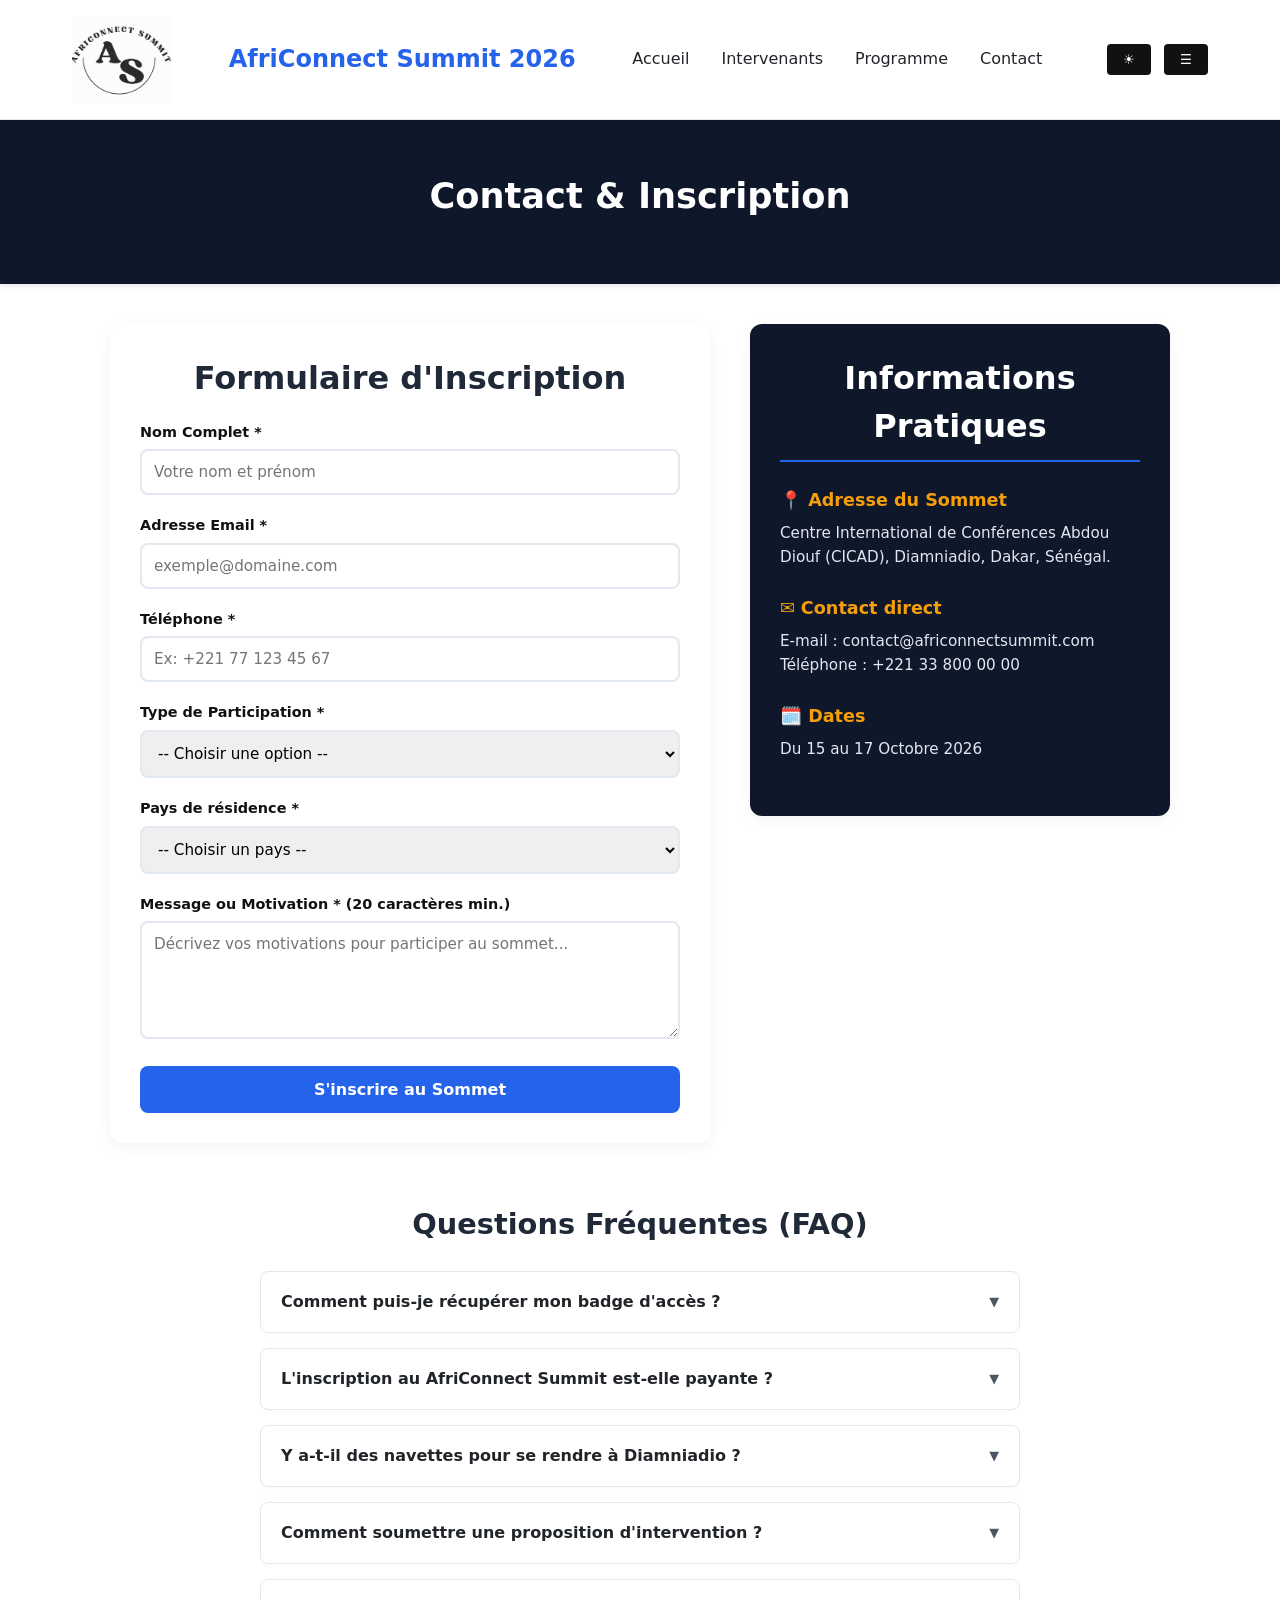
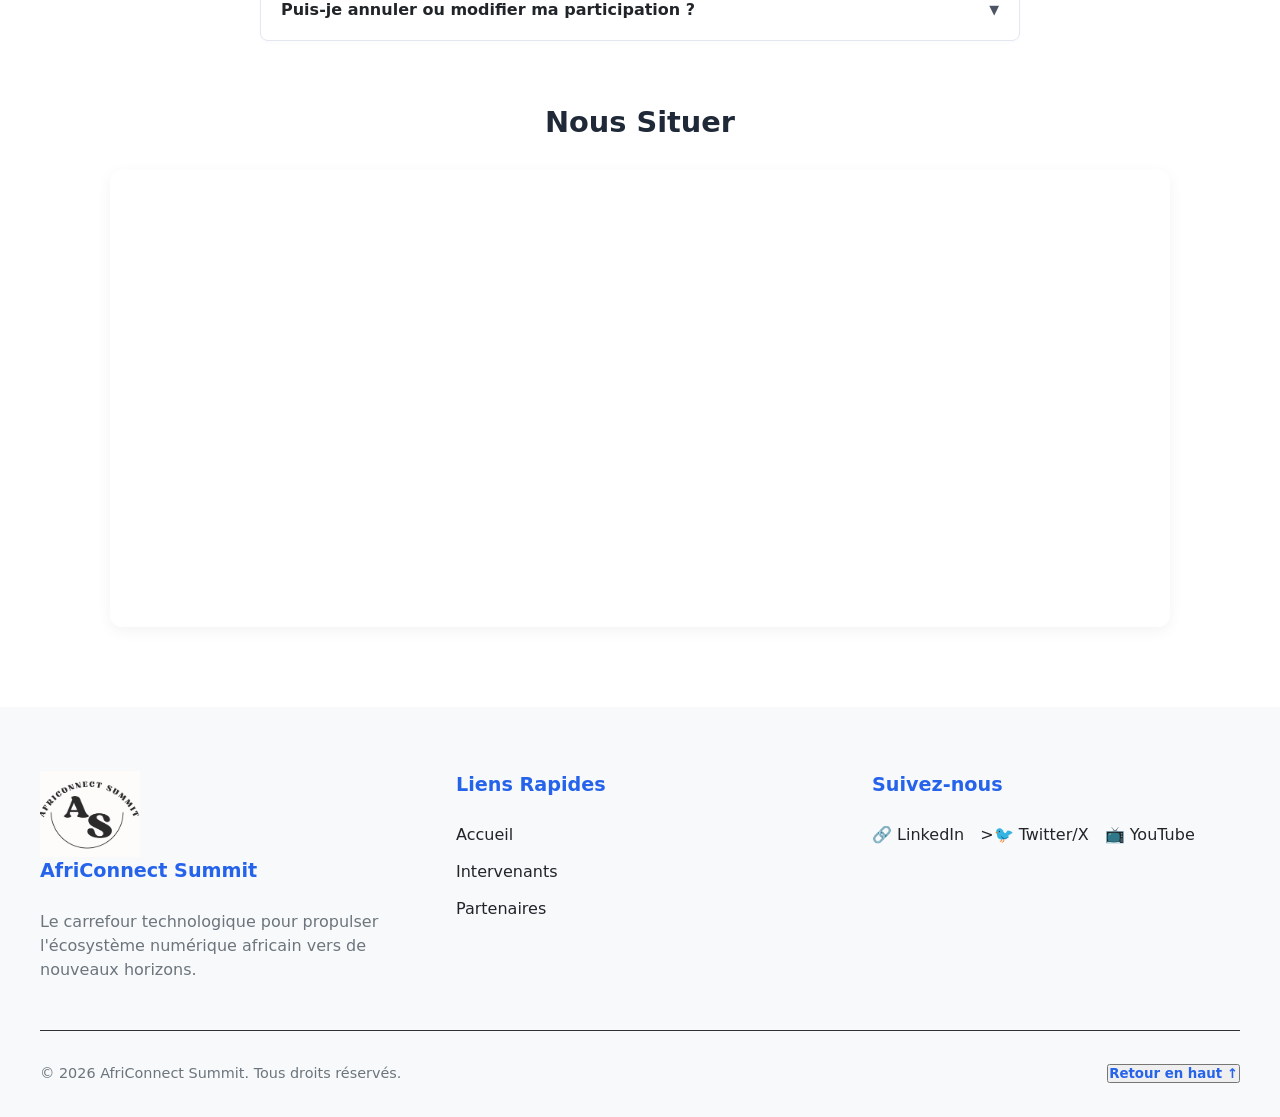
==== commit 58f984de: "JS : dark mode avec localstorage , navbar dynamique" ====
--- a/contact.html
+++ b/contact.html
@@ -3,7 +3,7 @@
 <head>
     <meta charset="UTF-8">
     <meta name="viewport" content="width=device-width, initial-scale=1.0">
-    <title>AfriConnect Summit - Accueil</title>
+    <title>Contact & Inscription - AfriConnect Summit</title>
     <link rel="stylesheet" href="css/style.css" type="text/css">
 </head>
 <body>
@@ -13,7 +13,7 @@
         <nav>
             <!-- Logo -->
              <img src="image/imagelogo.jpeg" alt="" width="100" height="80">
-            <div class="logo">AfriConnect Summit </div>
+            <div class="logo">AfriConnect Summit 2026</div>
             
             <!-- Menu de navigation principal -->
             <ul>
@@ -26,7 +26,7 @@
             <!-- Boutons additionnels requis (Toggle Dark/Light Mode & Menu Hamburger pour mobile) -->
             <div class="nav-controls">
                 <button type="button" aria-label="Changer de mode (Sombre/Clair)">🌗</button>
-                <button type="button" aria-label="Ouvrir le menu mobile">Menu ☰</button>
+                <button type="button" aria-label="Ouvrir le menu mobile">☰</button>
             </div>
         </nav>
     </header>
@@ -35,8 +35,7 @@
     <header class="hero-interne">
         <div class="hero-content">
             <h1>Contact & Inscription</h1>
-            <nav class="fil-ariane" aria-label="Fil d'Ariane">
-                
+            
         </div>
     </header>
 
@@ -200,7 +199,8 @@
         </section>
 
     </div>
-    <!-- FOOTER -->
+
+     <!-- FOOTER -->
     <footer>
         <div class="footer-columns">
             <div class="footer-col">
@@ -226,7 +226,8 @@
                 </ul>
             </div>
         </div>
-
+          
+    
         <!-- Copyright & Bouton de retour en haut -->
         <div class="footer-bottom">
             <p>&copy; <span id="current-year">2026</span> AfriConnect Summit. Tous droits réservés.</p>
@@ -238,6 +239,9 @@
 </body>
 </html>
 
-    <script src="script.js"></script>
+    <script src="js/main.js"></script>
+</body>
+</html>
+
 </body>
 </html>
--- a/css/style.css
+++ b/css/style.css
@@ -754,7 +754,6 @@
     border-top: 1px solid #f0f0f0;
     margin-top: 10px;
 }
-
 /* ==========================================
    5. RESPONSIVE DESIGN (MOBILE)
    ========================================== */
@@ -777,6 +776,7 @@
         gap: 20px;
     }
 }
+
 /* ==========================================
    1. VARIABLES & RESET
    ========================================== */
@@ -1669,4 +1669,140 @@
     gap: 1rem;
     padding: 1rem 1.5rem;
   }
-}+}
+/* ==========================================
+   VARIABLES DE COULEURS (À mettre en haut du CSS)
+   ========================================== */
+:root {
+    /* Mode Clair (Par défaut) */
+    --bg-primary: #ffffff;          /* Fond de page principal */
+    --bg-secondary: #f8f9fa;        /* Fond des sections alternées (Sponsors, cartes) */
+    --text-main: #212529;           /* Couleur du texte principal */
+    --text-muted: #6c757d;          /* Couleur des sous-titres et labels */
+    --card-bg: #ffffff;             /* Fond des cartes (Intervenants, arguments) */
+    --card-border: rgba(0,0,0,0.1);  /* Bordures subtiles */
+    --nav-bg: #ffffff;              /* Fond de la barre de navigation */
+}
+
+body.dark-mode {
+    /* Mode Sombre (Activé par le JavaScript) */
+    --bg-primary: #121212;          /* Fond sombre principal */
+    --bg-secondary: #1e1e1e;        /* Fond de section sombre */
+    --text-main: #f8f9fa;           /* Texte blanc/clair */
+    --text-muted: #a0a0a0;          /* Sous-titres plus discrets */
+    --card-bg: #2a2a2a;             /* Fond de carte sombre */
+    --card-border: rgba(255,255,255,0.1);
+    --nav-bg: #1a1a1a;
+}
+
+/* ==========================================
+   APPLICATION DES VARIABLES SUR VOS ÉLÉMENTS
+   ========================================== */
+body {
+    background-color: var(--bg-primary);
+    color: var(--text-main);
+    transition: background-color 0.3s ease, color 0.3s ease; /* Transition fluide */
+}
+
+header {
+    background-color: var(--nav-bg);
+    border-bottom: 1px solid var(--card-border);
+}
+
+header nav ul li a {
+    color: var(--text-main);
+}
+
+/* Sections alternées (ex: Pourquoi participer ou Sponsors) */
+#pourquoi-participer, #sponsors, footer {
+    background-color: var(--bg-secondary);
+}
+
+/* Application sur toutes vos structures de cartes HTML visibles sur vos images */
+.stat-card, .argument-card, .intervenant-card, .sponsor-level {
+    background-color: var(--card-bg);
+    border: 1px solid var(--card-border);
+    color: var(--text-main);
+    padding: 20px;
+    border-radius: 8px;
+    transition: transform 0.2s, background-color 0.3s;
+}
+
+/* Textes secondaires (par exemple la classe .subtitle ou les paragraphes de cartes) */
+.subtitle, .stat-label, .argument-card p, .intervenant-card .pays, footer p {
+    color: var(--text-muted);
+}
+
+/* Liens des pieds de page et redirection */
+footer a, .view-more a {
+    color: var(--text-main);
+}
+/* --- SECTION FILTRES --- */
+.filters-container {
+    display: flex;
+    justify-content: center;
+    gap: 15px;
+    margin-bottom: 40px;
+    flex-wrap: wrap;
+}
+
+.filter-btn {
+    background-color: #f4f4f4;
+    color: #333;
+    border: 2px solid transparent;
+    padding: 10px 22px;
+    font-size: 14px;
+    font-weight: 600;
+    border-radius: 30px;
+    cursor: pointer;
+    transition: all 0.3s ease;
+    box-shadow: 0 2px 5px rgba(0,0,0,0.05);
+}
+
+.filter-btn:hover {
+    background-color: #e0e0e0;
+    transform: translateY(-2px);
+}
+
+.filter-btn.active {
+    background-color: #007bff; /* À adapter selon la couleur de votre charte AfriConnect */
+    color: #fff;
+    box-shadow: 0 4px 10px rgba(244, 245, 247, 0.3);
+}
+
+/* --- ANIMATION DES CARTES INTERVENANTS --- */
+.intervenants-grid {
+    display: grid;
+    grid-template-columns: repeat(auto-fit, minmax(250px, 1fr));
+    gap: 30px;
+    padding: 20px 0;
+}
+
+.intervenant-card {
+    background: #fff;
+    border-radius: 12px;
+    overflow: hidden;
+    box-shadow: 0 4px 15px rgba(0,0,0,0.1);
+    padding: 20px;
+    text-align: center;
+    
+    /* Propriétés essentielles pour l'animation de filtrage */
+    transition: opacity 0.3s ease, transform 0.3s ease, box-shadow 0.3s ease;
+    opacity: 1;
+    transform: scale(1);
+}
+
+.intervenant-card:hover {
+    transform: translateY(-5px);
+    box-shadow: 0 8px 25px rgba(0,0,0,0.15);
+}
+
+/* Style rapide des images pour un rendu propre */
+.intervenant-card img {
+    width: 120px;
+    height: 120px;
+    border-radius: 50%;
+    object-fit: cover;
+    margin-bottom: 15px;
+    border: 3px solid #f4f4f4;
+}
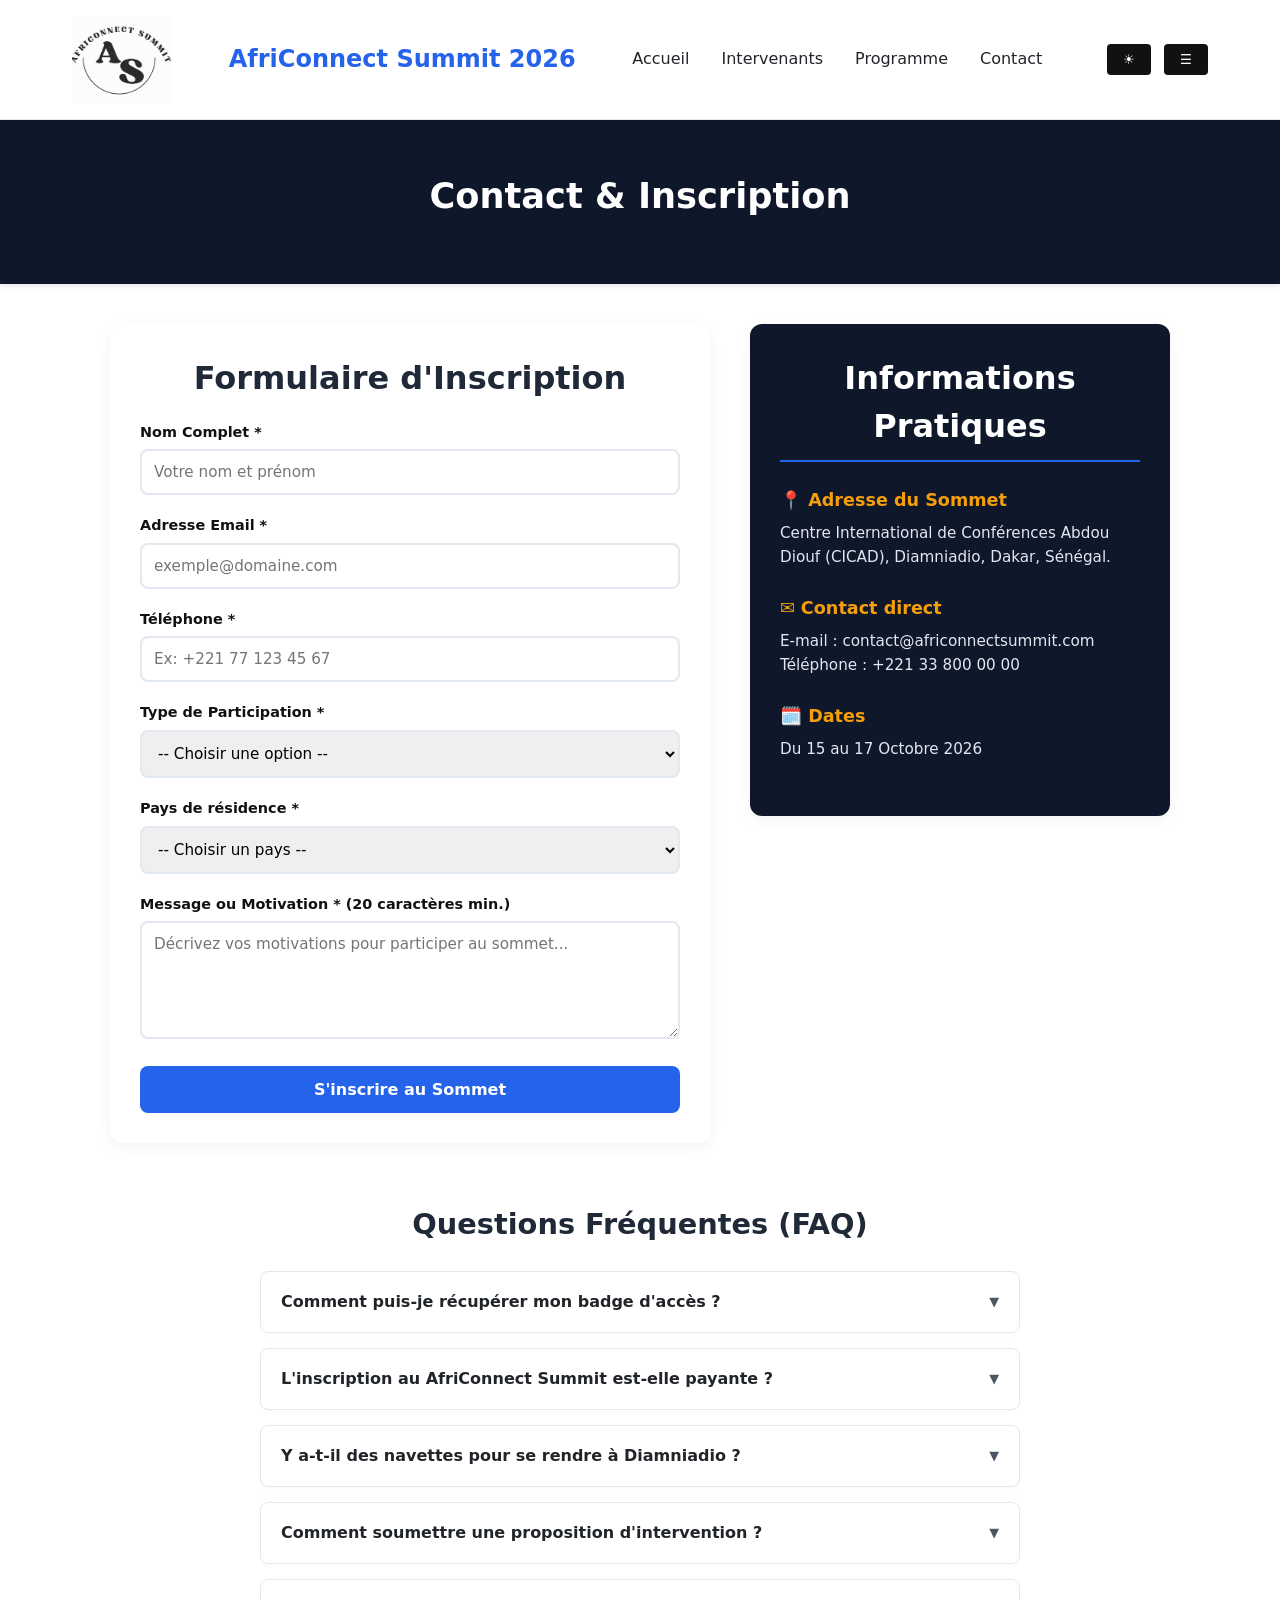
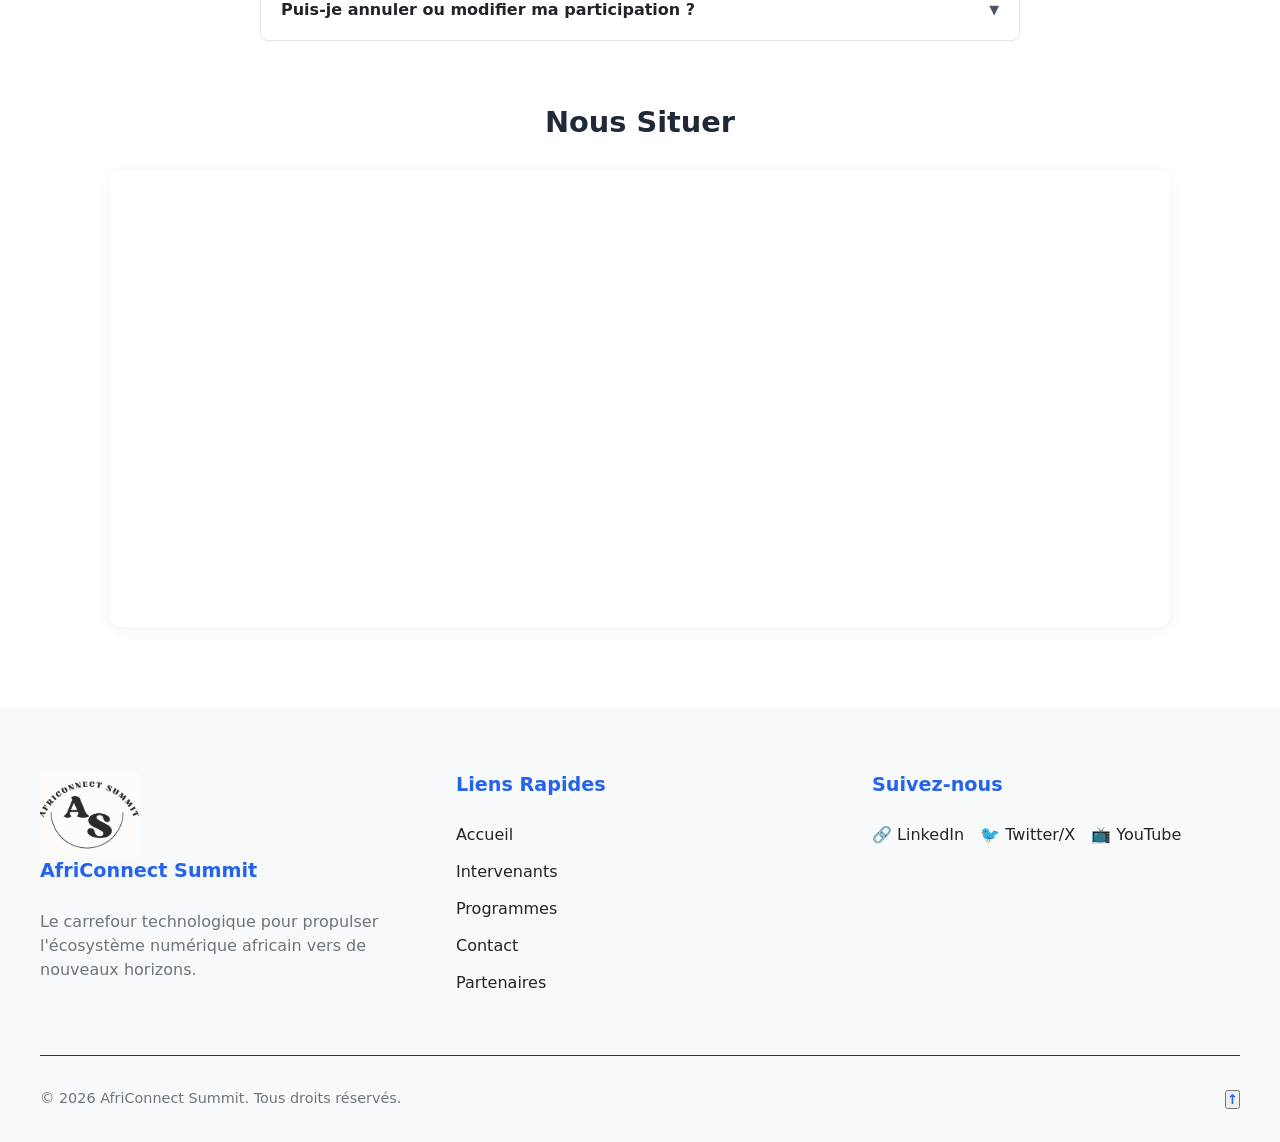
==== commit c16ff7c4: "JS : filtrage dynamique des intervenants et du planning du programme et validators formulaire contac" ====
--- a/contact.html
+++ b/contact.html
@@ -213,6 +213,8 @@
                 <ul>
                     <li><a href="index.html">Accueil</a></li>
                     <li><a href="intervenants.html">Intervenants</a></li>
+                    <li><a href="programme.html">Programmes</a></li>
+                    <li><a href="contact.html">Contact</a></li>
                     <li><a href="#sponsors">Partenaires</a></li>
                 </ul>
             </div>
@@ -221,7 +223,7 @@
                 <h4>Suivez-nous</h4>
                 <ul class="social-links">
                     <li><a href="https://linkedin.com" target="_blank">🔗 LinkedIn</a></li>
-                    <li><a href="https://twitter.com" target="_blank">>🐦 Twitter/X</a></li>
+                    <li><a href="https://twitter.com" target="_blank">🐦 Twitter/X</a></li>
                     <li><a href="https://YouTube.com" target="_blank">📺 YouTube</a></li>
                 </ul>
             </div>
@@ -232,16 +234,16 @@
         <div class="footer-bottom">
             <p>&copy; <span id="current-year">2026</span> AfriConnect Summit. Tous droits réservés.</p>
             
-           <button type="button" aria-label="retour en haut"> <a href="#top" class="back-to-top">Retour en haut ↑</a></button>
+           <button type="button" aria-label="retour en haut"> <a href="#top" class="back-to-top">↑</a></button>
         </div>
     </footer>
 
-</body>
-</html>
+    </body>
+    </html>
 
     <script src="js/main.js"></script>
-</body>
-</html>
-
-</body>
-</html>+    </body>
+    </html>
+
+    </body>
+    </html>
--- a/css/style.css
+++ b/css/style.css
@@ -1806,3 +1806,212 @@
     margin-bottom: 15px;
     border: 3px solid #f4f4f4;
 }
+/* --- SECTION FILTRES (Image 11) --- */
+.section-filtres {
+    display: block; /* Évite les comportements imprévus de Weasyprint/Flex */
+    text-align: center;
+    margin: 30px 0;
+}
+
+.btn-filtre {
+    background-color: #f5f7fa;
+    color: #4a5568;
+    border: 1px solid #e2e8f0;
+    padding: 10px 24px;
+    font-size: 14px;
+    font-weight: 600;
+    border-radius: 25px;
+    cursor: pointer;
+    margin: 5px;
+    display: inline-block;
+    transition: all 0.3s cubic-bezier(0.4, 0, 0.2, 1);
+}
+
+.btn-filtre:hover {
+    background-color: #edf2f7;
+    color: #1a202c;
+    transform: translateY(-1px);
+}
+
+.btn-filtre.active {
+    background-color: #007bff; /* Couleur principale AfriConnect */
+    color: #ffffff;
+    border-color: #007bff;
+    box-shadow: 0 4px 12px rgba(0, 123, 255, 0.25);
+}
+
+/* --- GRILLE & CARTES D'INTERVENANTS --- */
+.grille-intervenants {
+    display: grid;
+    grid-template-columns: repeat(auto-fill, minmax(280px, 1fr));
+    gap: 30px;
+    padding: 20px 0;
+}
+
+.carte-intervenant {
+    background-color: #ffffff;
+    border-radius: 12px;
+    border: 1px solid #e2e8f0;
+    overflow: hidden;
+    box-shadow: 0 4px 6px rgba(0, 0, 0, 0.05);
+    text-align: center;
+    padding: 24px;
+    
+    /* Propriétés requises pour des transitions d'affichage fluides */
+    opacity: 1;
+    transform: translateY(0) scale(1);
+    transition: opacity 0.3s ease, transform 0.3s ease, box-shadow 0.3s ease;
+}
+
+.carte-intervenant:hover {
+    transform: translateY(-5px);
+    box-shadow: 0 10px 20px rgba(0, 0, 0, 0.1);
+}
+
+/* --- DESIGN INTERNE DE LA CARTE --- */
+.carte-intervenant img {
+    width: 110px;
+    height: 110px;
+    border-radius: 50%;
+    object-fit: cover;
+    margin-bottom: 16px;
+    border: 3px solid #edf2f7;
+}
+
+.carte-body h3 {
+    font-size: 18px;
+    color: #1a202c;
+    margin: 0 0 8px 0;
+    font-weight: 700;
+}
+
+.carte-body .specialite {
+    font-size: 14px;
+    color: #007bff;
+    font-weight: 600;
+    margin: 0 0 6px 0;
+}
+
+.carte-body .pays {
+    font-size: 13px;
+    color: #718096;
+    margin: 0;
+    text-transform: uppercase;
+    letter-spacing: 0.5px;
+}
+/* --- SECTION ONGLETS PLANNING --- */
+.onglets-container {
+    display: block;
+    text-align: center;
+    margin: 40px 0 30px 0;
+}
+
+.btn-onglet {
+    background-color: #f8fafc;
+    color: #64748b;
+    border: 1px solid #e2e8f0;
+    padding: 12px 32px;
+    font-size: 15px;
+    font-weight: 600;
+    border-radius: 6px;
+    cursor: pointer;
+    margin: 0 8px;
+    display: inline-block;
+    transition: all 0.3s cubic-bezier(0.4, 0, 0.2, 1);
+}
+
+.btn-onglet:hover {
+    background-color: #edf2f7;
+    color: #1e293b;
+}
+
+.btn-onglet.active {
+    background-color: #007bff; /* Couleur principale AfriConnect */
+    color: #ffffff;
+    border-color: #007bff;
+    box-shadow: 0 4px 14px rgba(0, 123, 255, 0.3);
+}
+
+/* --- STRUCTURE ET STYLE DES TABLEAUX --- */
+.contenus-programme {
+    margin-top: 20px;
+    min-height: 400px; /* Évite les sauts de page brutaux lors du changement d'onglet */
+}
+
+.planning-table {
+    width: 100%;
+    border-collapse: collapse;
+    margin-bottom: 30px;
+    background-color: #ffffff;
+    border-radius: 8px;
+    overflow: hidden;
+    box-shadow: 0 4px 6px -1px rgba(0, 0, 0, 0.05), 0 2px 4px -1px rgba(0, 0, 0, 0.03);
+    
+    /* Préparation des transitions d'affichage */
+    display: none;
+    opacity: 0;
+    transform: translateY(10px);
+    transition: opacity 0.35s ease, transform 0.35s ease;
+}
+
+/* Force l'affichage initial pour le tableau actif par défaut (Jour 1) */
+.planning-table.planning-table.active {
+    display: table;
+    opacity: 1;
+    transform: translateY(0);
+}
+
+/* Styles des En-têtes (thead) */
+.planning-table thead {
+    background-color: #0f172a; /* Bleu nuit très professionnel */
+    color: #ffffff;
+}
+
+.planning-table th {
+    padding: 16px 20px;
+    font-weight: 600;
+    font-size: 14px;
+    text-transform: uppercase;
+    letter-spacing: 0.5px;
+    text-align: left;
+}
+
+/* Styles des Lignes et Cellules (tbody) */
+.planning-table td {
+    padding: 18px 20px;
+    border-bottom: 1px solid #e2e8f0;
+    color: #334155;
+    font-size: 15px;
+    vertical-align: middle;
+}
+
+.planning-table tbody tr:last-child td {
+    border-bottom: none;
+}
+
+.planning-table tbody tr:hover {
+    background-color: #f8fafc; /* Effet de survol sobre */
+}
+
+/* Alignement et style spécifique de la colonne Heure */
+.planning-table td.heure {
+    font-weight: 700;
+    color: #007bff;
+    white-space: nowrap;
+    width: 15%;
+}
+
+/* Amélioration visuelle des titres de Sessions */
+.planning-table td:nth-child(2) {
+    font-weight: 600;
+    color: #1e293b;
+    width: 45%;
+}
+
+/* Colonnes intervenants et salles */
+.planning-table td:nth-child(3) { width: 20%; }
+.planning-table td:nth-child(4) { 
+    width: 20%;
+    color: #64748b;
+    font-style: italic;
+}
